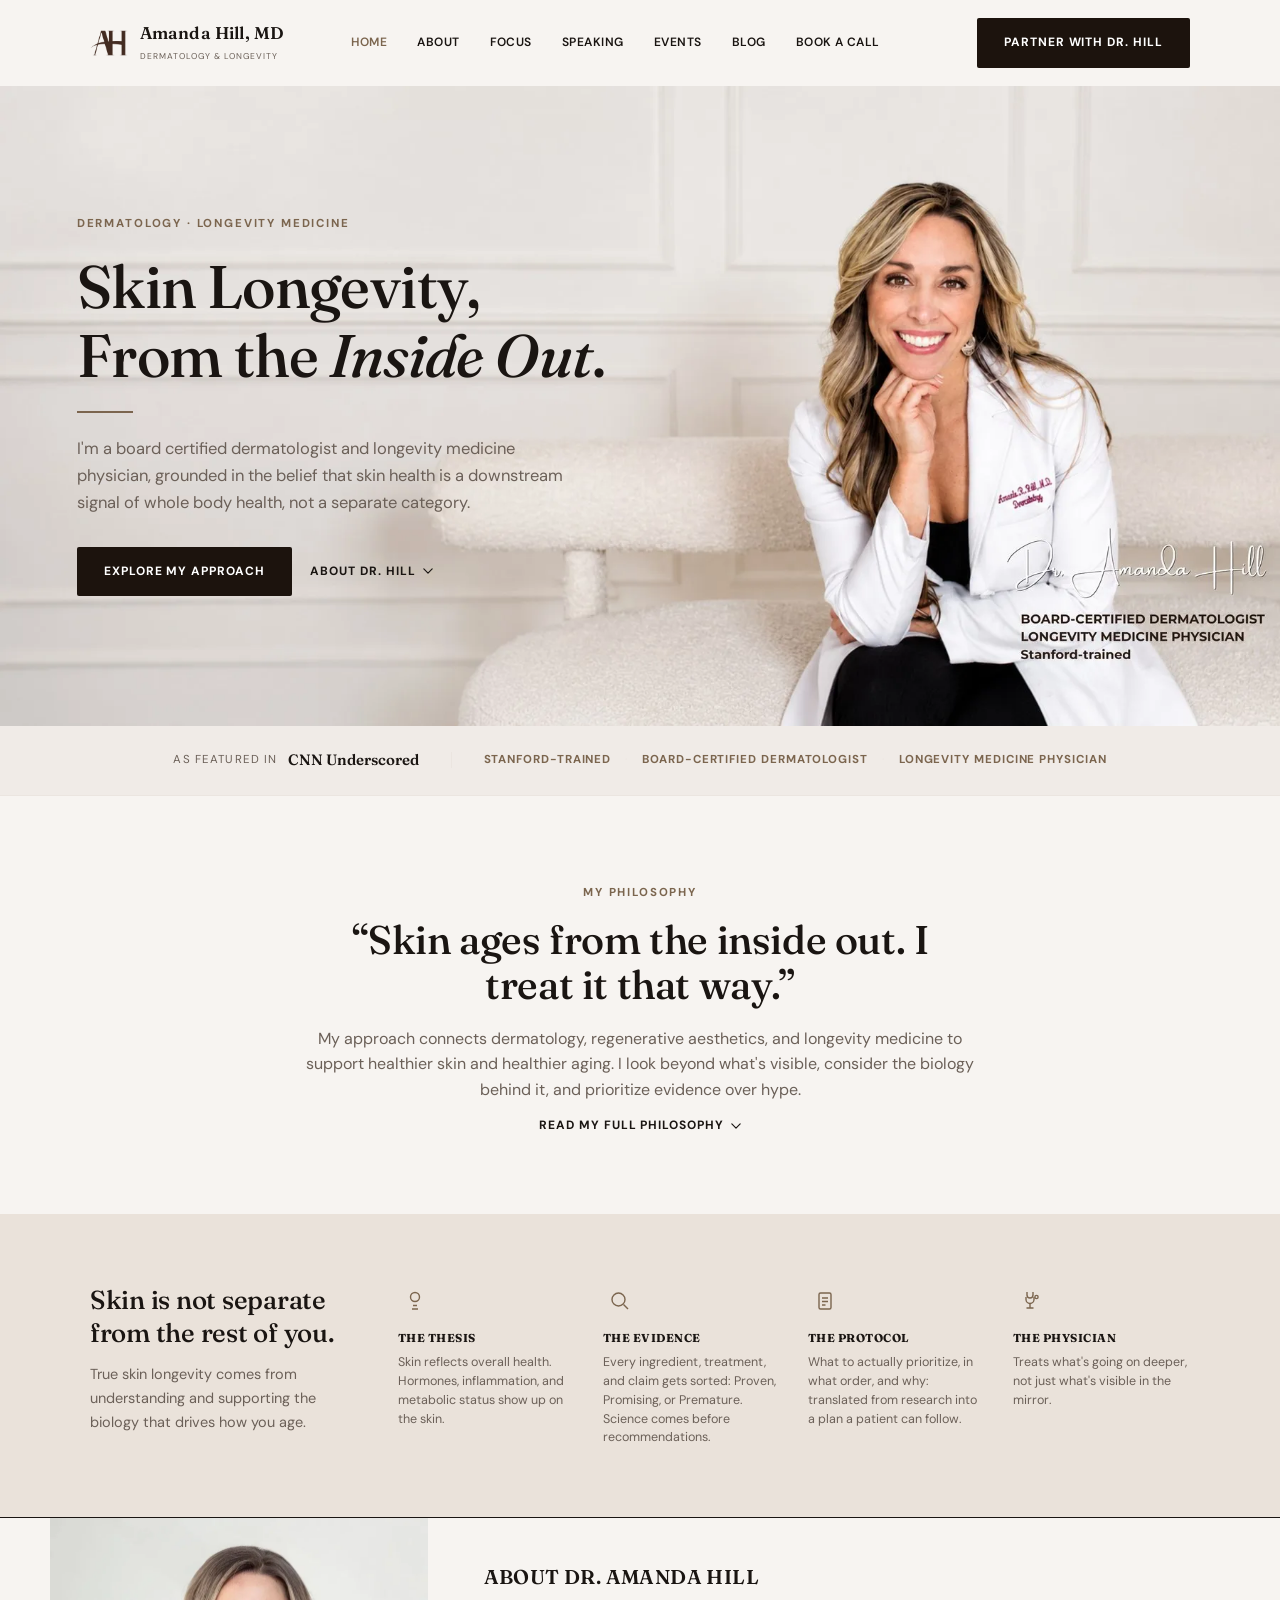
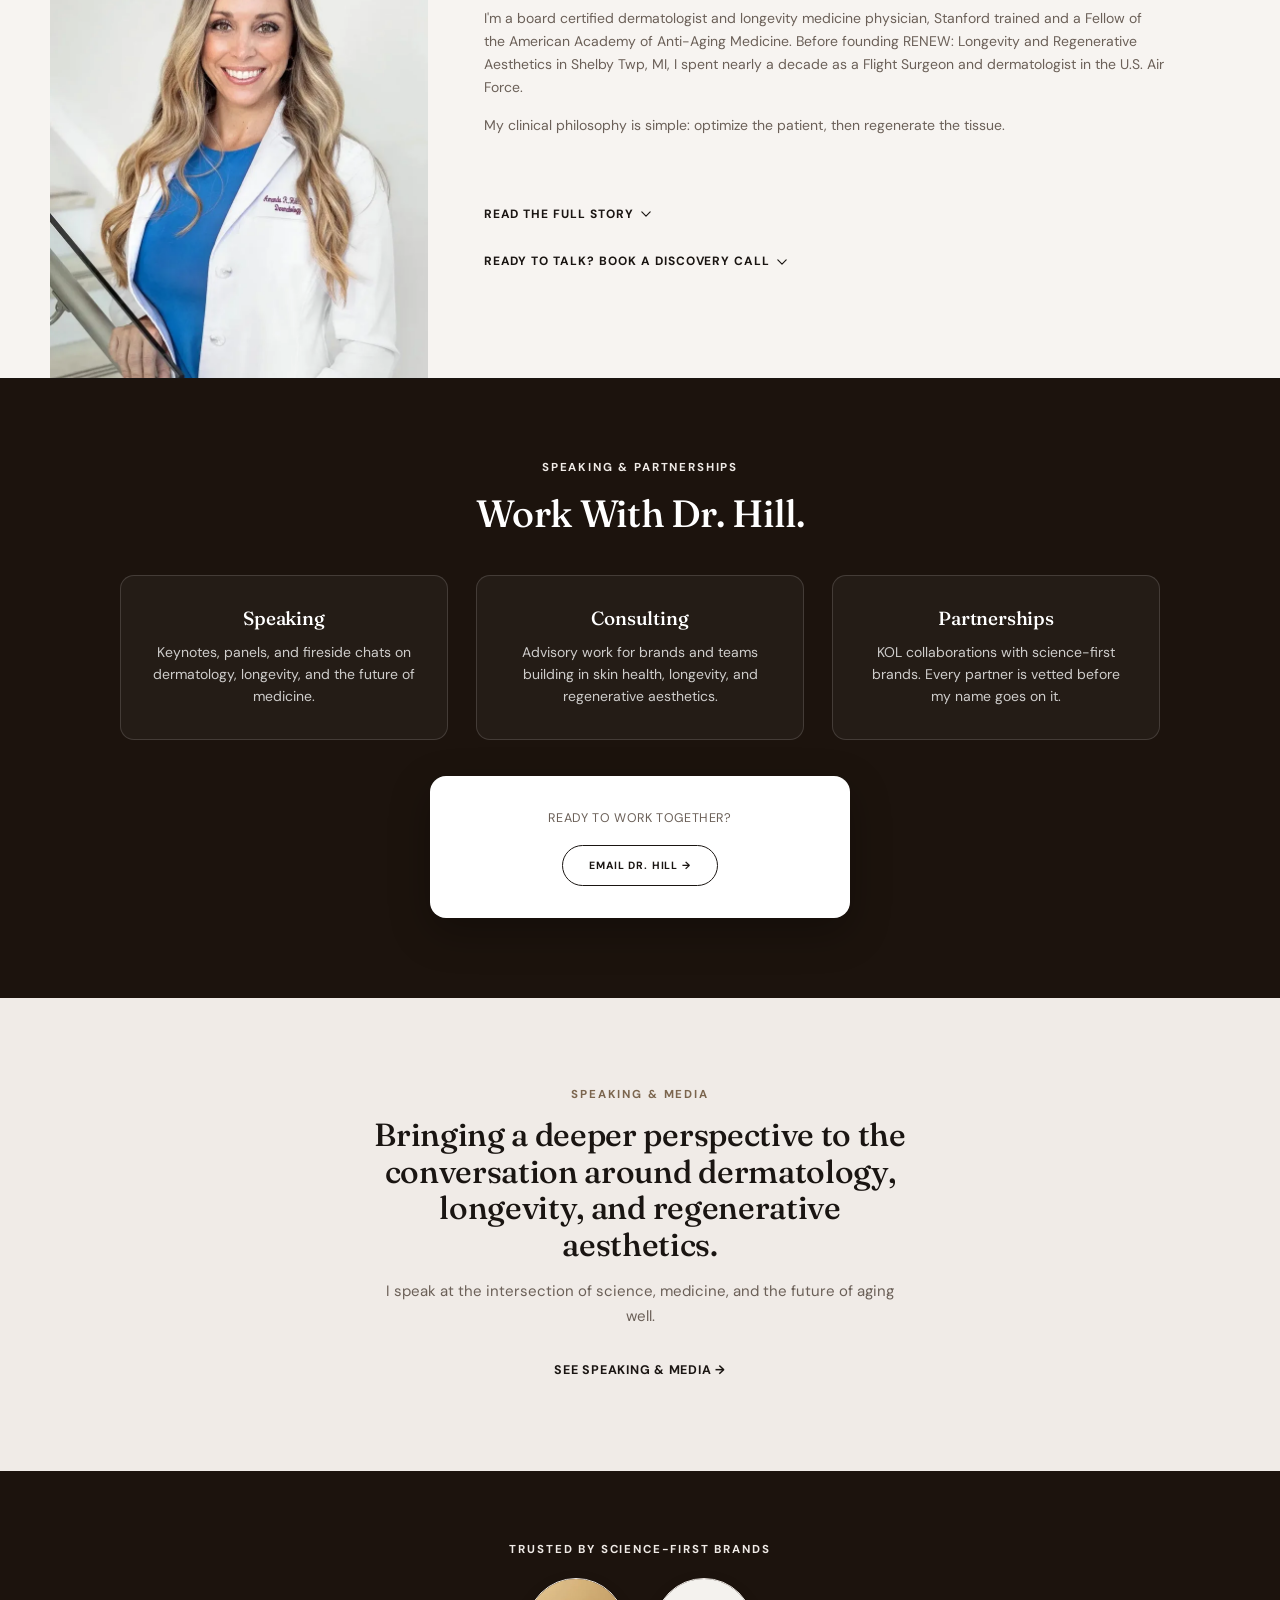
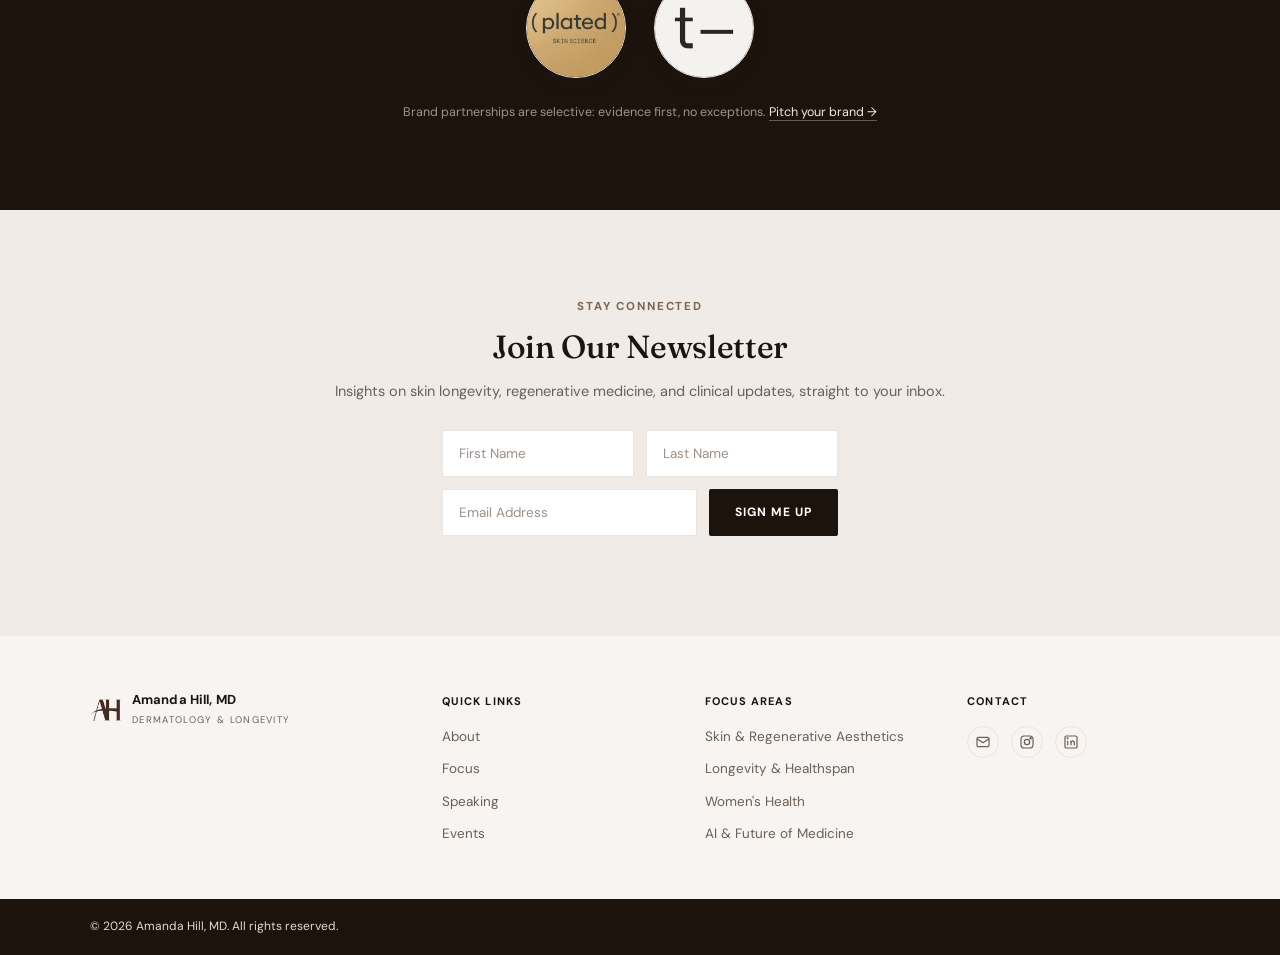
==== index.html @ ef5b155a "Switch to clean URLs: each page gets its own folder, old .html paths redirect" ====
<!DOCTYPE html>
<html lang="en">
<head>
<meta charset="UTF-8">
<meta name="viewport" content="width=device-width, initial-scale=1.0">
<title>Amanda Hill, MD | Skin Longevity, From the Inside Out</title>
<meta name="description" content="Dr. Amanda Hill, MD is a Stanford-trained, board-certified dermatologist and longevity medicine physician, and founder of RENEW: Longevity and Regenerative Aesthetics.">
<link rel="canonical" href="https://amandahillmd.com/">
<meta property="og:type" content="profile">
<meta property="og:title" content="Amanda Hill, MD | Skin Longevity, From the Inside Out">
<meta property="og:description" content="Board-certified dermatologist and longevity medicine physician. Founder of RENEW: Longevity and Regenerative Aesthetics.">
<meta property="og:url" content="https://amandahillmd.com/">
<meta property="og:image" content="https://amandahillmd.com/images/bio-photo.webp">
<meta property="og:site_name" content="Amanda Hill, MD">
<meta name="twitter:card" content="summary_large_image">
<script type="application/ld+json">
{
  "@context": "https://schema.org",
  "@type": "Physician",
  "name": "Amanda Hill, MD",
  "image": "https://amandahillmd.com/images/bio-photo.webp",
  "url": "https://amandahillmd.com/",
  "medicalSpecialty": "Dermatology",
  "description": "Board-certified dermatologist and longevity medicine physician, Stanford-trained, founder of RENEW: Longevity and Regenerative Aesthetics.",
  "alumniOf": { "@type": "CollegeOrUniversity", "name": "Stanford University" }
}
</script>
<link rel="icon" type="image/png" href="/images/favicon.png">
<link rel="preconnect" href="https://fonts.googleapis.com">
<link rel="preconnect" href="https://fonts.gstatic.com" crossorigin>
<link href="https://fonts.googleapis.com/css2?family=Fraunces:ital,opsz,wght@0,9..144,400;0,9..144,500;0,9..144,600;1,9..144,400;1,9..144,500&family=DM+Sans:opsz,wght@9..40,400;9..40,500;9..40,600;9..40,700&family=Alex+Brush&display=swap" rel="stylesheet">
<link rel="stylesheet" href="/css/style.css">
</head>
<body>

<nav>
  <div class="wrap">
    <a href="/" class="logo">
      <img class="logo-mark" src="/images/logo-mark.webp" alt="Amanda Hill, MD monogram">
      <span class="logo-text">
        <span class="name" style="display:block;">Amanda Hill, MD</span>
        <span class="sub">Dermatology &amp; Longevity</span>
      </span>
    </a>
    <ul class="nav-links">
      <li><a href="/" class="active">Home</a></li>
      <li><a href="/about/">About</a></li>
      <li><a href="/#focus">Focus</a></li>
      <li><a href="/speaking/">Speaking</a></li>
      <li><a href="/events/">Events</a></li>
      <li><a href="/blog/">Blog</a></li>
      <li><a href="/book/">Book a Call</a></li>
      <li><a href="mailto:info@amandahillmd.com?subject=Speaking%2C%20Consulting%20%26%20Partnership%20Inquiry" class="nav-cta-mobile">Partner With Dr. Hill</a></li>
    </ul>
    <a href="mailto:info@amandahillmd.com?subject=Speaking%2C%20Consulting%20%26%20Partnership%20Inquiry" class="btn btn-mocha">Partner With Dr. Hill</a>
    <button type="button" id="nav-toggle" class="nav-toggle" aria-label="Toggle menu" aria-expanded="false">
      <span></span><span></span><span></span>
    </button>
  </div>
</nav>

<section class="hero" id="home">
  <div class="wrap">
    <div class="hero-copy">
      <div class="eyebrow anim-fade-up d1">Dermatology &middot; Longevity Medicine</div>
      <h1 class="anim-fade-up d2">Skin Longevity,<br>From the <em>Inside Out</em>.</h1>
      <div class="rule anim-fade-up d2"></div>
      <p class="lede anim-fade-up d3">I'm a board certified dermatologist and longevity medicine physician, grounded in the belief that skin health is a downstream signal of whole body health, not a separate category.</p>
      <div class="hero-actions anim-fade-up d4">
        <a href="#focus" class="btn btn-mocha">Explore My Approach</a>
        <a href="/about/" class="text-link-chevron">About Dr. Hill<svg viewBox="0 0 12 8" fill="none" xmlns="http://www.w3.org/2000/svg"><path d="M1 1.5L6 6.5L11 1.5" stroke="currentColor" stroke-width="1.4" stroke-linecap="round" stroke-linejoin="round"/></svg></a>
      </div>
    </div>
  </div>
</section>

<section class="credibility">
  <div class="wrap credibility-wrap">
    <div class="credibility-featured">As Featured In <a href="https://www.cnn.com/cnn-underscored/beauty/exosomes-skin-care" target="_blank" rel="noopener"><strong>CNN Underscored</strong></a></div>
    <div class="credibility-divider"></div>
    <div class="credibility-badges">
      <span>Stanford-Trained</span><span class="sep">&middot;</span>
      <span>Board-Certified Dermatologist</span><span class="sep">&middot;</span>
      <span>Longevity Medicine Physician</span>
    </div>
  </div>
</section>

<section class="philosophy" style="padding-bottom:64px;">
  <div class="wrap">
    <div class="eyebrow">My Philosophy</div>
    <h2>&ldquo;Skin ages from the inside out. I treat it that way.&rdquo;</h2>
    <p class="philosophy-lead">My approach connects dermatology, regenerative aesthetics, and longevity medicine to support healthier skin and healthier aging. I look beyond what's visible, consider the biology behind it, and prioritize evidence over hype.</p>
    <a href="/about/#philosophy" class="text-link-chevron">Read My Full Philosophy<svg viewBox="0 0 12 8" fill="none" xmlns="http://www.w3.org/2000/svg"><path d="M1 1.5L6 6.5L11 1.5" stroke="currentColor" stroke-width="1.4" stroke-linecap="round" stroke-linejoin="round"/></svg></a>
  </div>
</section>

<section class="pillars" id="focus">
  <div class="wrap">
    <div class="pillars-flex">
    <div class="pillars-head">
      <h2>Skin is not separate from the rest of you.</h2>
      <p style="margin-top:14px;color:var(--ink-soft);font-size:14.5px;">True skin longevity comes from understanding and supporting the biology that drives how you age.</p>
    </div>
    <div class="pillar-grid">
      <div class="pillar-card">
        <div class="pillar-icon">
          <svg width="24" height="24" viewBox="0 0 24 24" fill="none" stroke="currentColor" stroke-width="1.4"><circle cx="12" cy="8" r="4.5"/><path d="M9 20h6M10 16.5h4"/></svg>
        </div>
        <h3>The Thesis</h3>
        <p>Skin reflects overall health. Hormones, inflammation, and metabolic status show up on the skin.</p>
      </div>
      <div class="pillar-card">
        <div class="pillar-icon">
          <svg width="24" height="24" viewBox="0 0 24 24" fill="none" stroke="currentColor" stroke-width="1.4"><circle cx="10.5" cy="10.5" r="6.5"/><path d="M15.5 15.5L20 20"/></svg>
        </div>
        <h3>The Evidence</h3>
        <p>Every ingredient, treatment, and claim gets sorted: Proven, Promising, or Premature. Science comes before recommendations.</p>
      </div>
      <div class="pillar-card">
        <div class="pillar-icon">
          <svg width="24" height="24" viewBox="0 0 24 24" fill="none" stroke="currentColor" stroke-width="1.4"><rect x="6" y="4" width="12" height="16" rx="1.5"/><path d="M9 9h6M9 12.5h6M9 16h3.5"/></svg>
        </div>
        <h3>The Protocol</h3>
        <p>What to actually prioritize, in what order, and why: translated from research into a plan a patient can follow.</p>
      </div>
      <div class="pillar-card">
        <div class="pillar-icon">
          <svg width="24" height="24" viewBox="0 0 24 24" fill="none" stroke="currentColor" stroke-width="1.4"><path d="M9 3v3a3 3 0 0 0 6 0V3"/><path d="M8 8v2.5a4 4 0 0 0 8 0V8"/><circle cx="18.5" cy="8" r="1.6"/><path d="M12 14.5V19M8.5 19h7"/></svg>
        </div>
        <h3>The Physician</h3>
        <p>Treats what's going on deeper, not just what's visible in the mirror.</p>
      </div>
    </div>
    </div>
  </div>
</section>

<section class="bio-split" id="about">
  <div class="wrap bio-2col">
    <div class="bio-photo-sm">
      <img src="/images/bio-photo.webp" alt="Amanda Hill, MD">
    </div>
    <div class="bio-mid">
      <h2 class="bio-heading">About Dr. Amanda Hill</h2>
      <p>I'm a board certified dermatologist and longevity medicine physician, Stanford trained and a Fellow of the American Academy of Anti-Aging Medicine. Before founding RENEW: Longevity and Regenerative Aesthetics in Shelby Twp, MI, I spent nearly a decade as a Flight Surgeon and dermatologist in the U.S. Air Force.</p>
      <p>My clinical philosophy is simple: optimize the patient, then regenerate the tissue.</p>
      <p style="font-weight:600;color:var(--ink);">If that resonates, you're in the right place.</p>
      <a href="/about/" class="text-link-chevron" style="padding-left:0;">Read the Full Story<svg viewBox="0 0 12 8" fill="none" xmlns="http://www.w3.org/2000/svg"><path d="M1 1.5L6 6.5L11 1.5" stroke="currentColor" stroke-width="1.4" stroke-linecap="round" stroke-linejoin="round"/></svg></a>
      <br>
      <a href="/book/" class="text-link-chevron" style="padding-left:0;">Ready to talk? Book a Discovery Call<svg viewBox="0 0 12 8" fill="none" xmlns="http://www.w3.org/2000/svg"><path d="M1 1.5L6 6.5L11 1.5" stroke="currentColor" stroke-width="1.4" stroke-linecap="round" stroke-linejoin="round"/></svg></a>
    </div>
  </div>
</section>

<section class="work-cta" id="contact-cta">
  <div class="wrap">
    <div class="eyebrow" style="text-align:center;">Speaking &amp; Partnerships</div>
    <h2 style="text-align:center;">Work With Dr. Hill.</h2>
    <div class="work-grid work-grid-three">
      <div class="work-card">
        <h3>Speaking</h3>
        <p>Keynotes, panels, and fireside chats on dermatology, longevity, and the future of medicine.</p>
      </div>
      <div class="work-card">
        <h3>Consulting</h3>
        <p>Advisory work for brands and teams building in skin health, longevity, and regenerative aesthetics.</p>
      </div>
      <div class="work-card">
        <h3>Partnerships</h3>
        <p>KOL collaborations with science-first brands. Every partner is vetted before my name goes on it.</p>
      </div>
    </div>
    <div class="work-cta-box">
      <p class="work-cta-box-label">Ready to work together?</p>
      <a href="mailto:info@amandahillmd.com?subject=Speaking%2C%20Consulting%20%26%20Partnership%20Inquiry" class="btn btn-pill">Email Dr. Hill &rarr;</a>
    </div>
  </div>
</section>

<section class="split" id="speaking">
  <div class="wrap" style="grid-template-columns:1fr;max-width:620px;text-align:center;margin:0 auto;">
    <div class="col-left">
      <div class="eyebrow">Speaking &amp; Media</div>
      <h2>Bringing a deeper perspective to the conversation around dermatology, longevity, and regenerative aesthetics.</h2>
      <p>I speak at the intersection of science, medicine, and the future of aging well.</p>
      <a href="/speaking/" class="text-link-arrow" style="justify-content:center;">See Speaking &amp; Media &rarr;</a>
    </div>
  </div>
</section>

<section class="partners">
  <div class="wrap">
    <div class="eyebrow" style="text-align:center;color:var(--cream);">Trusted By Science-First Brands</div>
    <div class="partner-logos">
      <div class="partner-logo-tile"><img src="/images/partner-plated.webp" alt="Plated Skin Science"></div>
      <div class="partner-logo-tile"><img src="/images/partner-timeline.webp" alt="Timeline"></div>
    </div>
    <p class="partners-note">Brand partnerships are selective: evidence first, no exceptions. <a href="mailto:info@amandahillmd.com?subject=Speaking%2C%20Consulting%20%26%20Partnership%20Inquiry">Pitch your brand &rarr;</a></p>
  </div>
</section>

<section class="newsletter" id="newsletter">
  <div class="nl-wrap">
    <div class="nl-copy">
      <div class="eyebrow">Stay Connected</div>
      <h2>Join Our Newsletter</h2>
      <p>Insights on skin longevity, regenerative medicine, and clinical updates, straight to your inbox.</p>
      <div id="nl-form-wrap">
        <form class="signup-form" id="mc-embedded-subscribe-form" data-base-action="https://amandahillmd.us16.list-manage.com/subscribe/post?u=f6e69f4fd813122a34cbf1cce&amp;id=b68f4a58a7&amp;f_id=001ea9e1f0" novalidate>
          <div class="form-row">
            <input type="text" name="FNAME" placeholder="First Name" required>
            <input type="text" name="LNAME" placeholder="Last Name">
          </div>
          <div class="form-row">
            <input type="email" name="EMAIL" placeholder="Email Address" required>
            <button type="submit">Sign Me Up</button>
          </div>
          <div aria-hidden="true" style="position:absolute;left:-5000px;">
            <input type="text" name="b_f6e69f4fd813122a34cbf1cce_b68f4a58a7" tabindex="-1" value="">
          </div>
          <p id="nl-error" style="display:none;color:#b3413a;font-size:13px;margin-bottom:10px;"></p>
        </form>
      </div>
    </div>
  </div>
</section>

<script src="/js/newsletter.js"></script>

<footer id="contact">
  <div class="wrap">
    <div class="foot-grid">
      <div class="foot-col">
        <div class="foot-logo">
          <img class="logo-mark" style="height:22px;" src="/images/logo-mark.webp" alt="Amanda Hill, MD monogram">
          <span class="logo-text">
            <span class="name" style="display:block;">Amanda Hill, MD</span>
            <span class="sub">Dermatology &amp; Longevity</span>
          </span>
        </div>
      </div>
      <div class="foot-col">
        <h4>Quick Links</h4>
        <ul>
          <li><a href="/about/">About</a></li>
          <li><a href="/#focus">Focus</a></li>
          <li><a href="/speaking/">Speaking</a></li>
          <li><a href="/events/">Events</a></li>
        </ul>
      </div>
      <div class="foot-col">
        <h4>Focus Areas</h4>
        <ul>
          <li>Skin &amp; Regenerative Aesthetics</li>
          <li>Longevity &amp; Healthspan</li>
          <li>Women's Health</li>
          <li>AI &amp; Future of Medicine</li>
        </ul>
      </div>
      <div class="foot-col">
        <h4>Contact</h4>
        <div class="foot-social">
          <a href="mailto:info@amandahillmd.com" aria-label="Email">
            <svg width="16" height="16" viewBox="0 0 24 24" fill="none" stroke="currentColor" stroke-width="1.8"><rect x="3" y="5" width="18" height="14" rx="2"/><path d="M3 7l9 6 9-6"/></svg>
          </a>
          <a href="https://instagram.com/amandahilldermdoc" target="_blank" rel="noopener" aria-label="Instagram">
            <svg width="16" height="16" viewBox="0 0 24 24" fill="none" stroke="currentColor" stroke-width="1.8"><rect x="3" y="3" width="18" height="18" rx="5"/><circle cx="12" cy="12" r="4"/><circle cx="17.5" cy="6.5" r="1"/></svg>
          </a>
          <a href="https://www.linkedin.com/in/amanda-hill-dermdoc/" target="_blank" rel="noopener" aria-label="LinkedIn">
            <svg width="16" height="16" viewBox="0 0 24 24" fill="none" stroke="currentColor" stroke-width="1.8"><rect x="3" y="3" width="18" height="18" rx="2"/><line x1="7" y1="10" x2="7" y2="17"/><circle cx="7" cy="6.5" r="0.6" fill="currentColor"/><line x1="12" y1="10" x2="12" y2="17"/><path d="M12 13c0-2 2-3 3.5-2.3 1 .5 1.5 1.5 1.5 2.3v4"/></svg>
          </a>
        </div>
      </div>
    </div>
  </div>
  <div class="foot-bottom">
    <div class="wrap">
      <span>&copy; 2026 Amanda Hill, MD. All rights reserved.</span>
    </div>
  </div>
</footer>

<script src="/js/nav.js"></script>
<script src="/js/reveal.js"></script>
</body>
</html>
---- css/style.css ----
:root{
  --cream:#F0EBE7;
  --offwhite:#F7F4F1;
  --mocha:#7B654E;
  --mocha-dark:#6B5642;
  --ink:#1A1512;
  --ink-hover:#2E2620;
  --ink-soft:#6B6058;
  --circle:#EBE5E0;
  --white:#FFFFFF;
  --dark-brown:#1C130D;
  --dark-brown-hover:#2A1E14;
  --max:1180px;
}
*{margin:0;padding:0;box-sizing:border-box;}
html{scroll-behavior:smooth;}
@media (prefers-reduced-motion: reduce){ html{scroll-behavior:auto;} }
.anim-fade-up{opacity:0;transform:translateY(22px);animation:heroFadeUp 0.7s cubic-bezier(.2,.7,.2,1) forwards;}
.anim-fade-up.d1{animation-delay:0.05s;}
.anim-fade-up.d2{animation-delay:0.22s;}
.anim-fade-up.d3{animation-delay:0.40s;}
.anim-fade-up.d4{animation-delay:0.56s;}
@keyframes heroFadeUp{to{opacity:1;transform:translateY(0);}}
@media (prefers-reduced-motion: reduce){ .anim-fade-up{animation:none;opacity:1;transform:none;} }
body{background:var(--offwhite);color:var(--ink);font-family:'DM Sans',sans-serif;line-height:1.65;-webkit-font-smoothing:antialiased;}
a{color:inherit;}
h1,h2,h3{font-family:'Fraunces',serif;font-weight:500;letter-spacing:-0.01em;line-height:1.14;color:var(--ink);}
.wrap{max-width:var(--max);margin:0 auto;padding:0 40px;}
.eyebrow{font-family:'DM Sans',sans-serif;text-transform:uppercase;letter-spacing:0.16em;font-size:11.5px;font-weight:700;color:var(--mocha);}
.btn{display:inline-block;padding:14px 26px;border-radius:2px;font-size:12px;font-weight:700;text-decoration:none;letter-spacing:0.08em;text-transform:uppercase;border:1px solid transparent;transition:background 0.2s ease,color 0.2s ease,border-color 0.2s ease,opacity 0.2s ease;}
.btn-mocha{background:var(--dark-brown);color:var(--white);}
.btn-mocha:hover{background:var(--dark-brown-hover);}
.btn-outline{background:transparent;color:var(--white);border-color:rgba(255,255,255,0.7);}
.btn-outline:hover{background:rgba(255,255,255,0.15);}
.btn-pill{border-radius:999px;padding:11px 26px;font-size:10.5px;background:transparent;color:var(--ink);border:1px solid var(--ink);}
.btn-pill:hover{background:var(--ink);color:var(--white);}
.text-link-chevron{display:inline-flex;align-items:center;gap:7px;padding:14px 4px;font-family:'DM Sans',sans-serif;font-size:12px;font-weight:700;letter-spacing:0.08em;text-transform:uppercase;color:var(--ink);text-decoration:none;transition:color 0.2s ease;}
.text-link-chevron svg{width:10px;height:10px;flex:0 0 auto;}
.text-link-chevron:hover{color:var(--mocha);}

/* CREDIBILITY STRIP */
.credibility{background:var(--cream);border-bottom:1px solid var(--circle);padding:22px 0;}
.credibility-wrap{display:flex;align-items:center;justify-content:center;flex-wrap:wrap;gap:14px 32px;text-align:center;}
.credibility-featured{display:flex;align-items:center;gap:10px;font-family:'DM Sans',sans-serif;font-size:11.5px;letter-spacing:0.1em;text-transform:uppercase;color:var(--ink-soft);}
.credibility-featured strong{font-family:'Fraunces',serif;font-weight:600;font-size:15px;letter-spacing:0;text-transform:none;color:var(--ink);}
.credibility-featured a{text-decoration:none;color:inherit;}
.credibility-featured a:hover strong{color:var(--mocha);text-decoration:underline;}
.credibility-divider{width:1px;height:16px;background:var(--circle);}
.credibility-badges{display:flex;align-items:center;flex-wrap:wrap;gap:8px 14px;font-family:'DM Sans',sans-serif;font-size:11.5px;font-weight:700;letter-spacing:0.08em;text-transform:uppercase;color:var(--mocha);}
.credibility-badges span.sep{color:var(--circle);font-weight:400;}
@media (max-width:600px){ .credibility-wrap{gap:10px 20px;} .credibility-divider{display:none;} }

/* PRACTICE GALLERY (About) */
.practice-gallery{padding:16px 0 80px;background:var(--offwhite);max-width:none;margin:0;}
.practice-gallery-grid{margin-top:26px;display:grid;grid-template-columns:repeat(3,1fr);gap:20px;max-width:900px;margin-left:auto;margin-right:auto;}
.practice-gallery-item{border-radius:10px;overflow:hidden;aspect-ratio:3/4;box-shadow:0 8px 28px rgba(26,21,18,0.1);}
.practice-gallery-item img{display:block;width:100%;height:100%;object-fit:cover;transition:transform 0.5s ease;}
.practice-gallery-item:hover img{transform:scale(1.04);}
@media (max-width:640px){ .practice-gallery-grid{grid-template-columns:1fr 1fr;gap:12px;} .practice-gallery-item:first-child{grid-column:1/3;} }

/* MY PHILOSOPHY */
.philosophy{padding:88px 0;background:var(--offwhite);max-width:none;margin:0;border-radius:0;text-align:center;}
.philosophy .eyebrow{text-align:center;}
.philosophy h2{margin-top:14px;font-size:clamp(26px,3.6vw,40px);max-width:24ch;margin-left:auto;margin-right:auto;}
.philosophy-lead{margin:18px auto 0;max-width:62ch;color:var(--ink-soft);font-size:16px;line-height:1.6;}
.philosophy-grid{margin-top:48px;display:grid;grid-template-columns:repeat(3,1fr);gap:36px 40px;text-align:left;}
.philosophy-item h4{font-family:'DM Sans',sans-serif;font-size:13.5px;font-weight:700;color:var(--mocha);margin-bottom:8px;}
.philosophy-item p{font-size:14px;color:var(--ink-soft);line-height:1.55;}
.philosophy-phrases{margin:48px auto 0;max-width:62ch;padding-top:32px;border-top:1px solid var(--circle);}
.philosophy-phrases p{font-family:'Fraunces',serif;font-style:italic;font-size:17px;color:var(--ink);line-height:1.6;margin-bottom:12px;}
@media (max-width:860px){ .philosophy-grid{grid-template-columns:1fr 1fr;} }
@media (max-width:600px){ .philosophy-grid{grid-template-columns:1fr;} }

/* PAGE HEADER (for non-home pages) */
.page-header{padding:64px 0 48px;background:var(--cream);text-align:center;}
.page-header .eyebrow{display:block;margin-bottom:10px;}
.page-header h1{font-size:clamp(28px,4vw,42px);}

/* PAGE HEADER — split with photo (Events) */
.page-header-split{padding:0;text-align:left;overflow:hidden;}
.page-header-split-grid{display:grid;grid-template-columns:1fr 0.8fr;align-items:center;gap:56px;padding:72px 0;}
.page-header-split-grid h1{font-size:clamp(28px,3.6vw,40px);margin-top:10px;}
.page-header-split-grid p{margin-top:16px;color:var(--ink-soft);font-size:15px;max-width:42ch;}
.page-header-photo{align-self:stretch;border-radius:10px;overflow:hidden;box-shadow:0 10px 32px rgba(26,21,18,0.12);max-height:420px;}
.page-header-photo img{display:block;width:100%;height:100%;object-fit:cover;}
@media (max-width:760px){
  .page-header-split-grid{grid-template-columns:1fr;gap:28px;padding:48px 0 0;text-align:center;}
  .page-header-split-grid p{margin-left:auto;margin-right:auto;}
  .page-header-photo{max-height:280px;order:-1;}
}

/* BOOK A DISCOVERY CALL */
.booking{padding:88px 0;background:var(--offwhite);max-width:none;margin:0;border-radius:0;}
.booking-copy{max-width:620px;margin:0 auto 40px;text-align:center;}
.booking-copy .eyebrow{display:block;margin-bottom:10px;}
.booking-copy h2{margin:0 0 14px;font-size:clamp(24px,3vw,32px);}
.booking-copy p{color:var(--ink-soft);font-size:15px;}
.booking-embed{max-width:380px;margin:0 auto;background:var(--white);border:1px solid var(--circle);border-radius:4px;overflow:hidden;box-shadow:0 2px 18px rgba(26,21,18,0.06);}
.booking-embed iframe{display:block;width:100%;}
.video-wrap{position:relative;width:100%;padding-top:56.25%;border-radius:10px;overflow:hidden;box-shadow:0 10px 32px rgba(26,21,18,0.12);}
.video-wrap iframe{position:absolute;top:0;left:0;width:100%;height:100%;border:0;}
.expect-steps{text-align:left;max-width:420px;margin:24px auto 28px;display:flex;flex-direction:column;gap:14px;}
.expect-step{display:grid;grid-template-columns:26px 1fr;gap:12px;font-size:13.5px;color:var(--ink-soft);align-items:baseline;}
.expect-step span{font-family:'Fraunces',serif;font-weight:600;color:var(--mocha);font-size:13px;}
.booking-photo{max-width:220px;margin:0 auto 28px;border-radius:10px;overflow:hidden;box-shadow:0 8px 28px rgba(26,21,18,0.1);}
.booking-photo img{display:block;width:100%;height:auto;}
.amanda-note{font-family:'Fraunces',serif;font-style:italic;font-size:16.5px;line-height:1.6;color:var(--ink);}
.amanda-signoff{font-family:'Alex Brush',cursive;font-size:24px;color:var(--mocha);margin:4px 0 20px;}
.booking-redirect{font-size:13px;padding-top:16px;border-top:1px solid var(--circle);}
.booking-redirect a{color:var(--mocha);text-decoration:none;border-bottom:1px solid var(--circle);}
.booking-redirect a:hover{color:var(--ink);}

/* EVENTS CALENDAR */
.events{padding:88px 0;background:var(--offwhite);max-width:none;margin:0;border-radius:0;}
.events-head{max-width:620px;margin:0 auto 48px;text-align:center;}
.events-head h2{margin:10px 0 0;font-size:clamp(24px,3vw,32px);}
.cal-wrap{max-width:820px;margin:0 auto;display:flex;gap:48px;align-items:flex-start;flex-wrap:wrap;}
.cal-main{flex:1 1 360px;max-width:420px;}
.cal-month-nav{display:flex;align-items:center;justify-content:space-between;margin-bottom:28px;}
.cal-month-label{font-family:'Fraunces',serif;font-size:17px;font-weight:600;letter-spacing:0.03em;color:var(--ink);min-width:130px;text-align:center;}
.cal-arrow{display:flex;align-items:center;justify-content:center;width:34px;height:34px;border-radius:50%;border:1px solid var(--circle);background:transparent;color:var(--ink);cursor:pointer;}
.cal-arrow svg{width:8px;height:12px;}
.cal-arrow:hover{border-color:var(--mocha);color:var(--mocha);}
.cal-arrow:disabled{opacity:0.35;cursor:default;}
.cal-arrow:disabled:hover{border-color:var(--circle);color:var(--ink);}
.cal-panel{display:none;}
.cal-panel.active{display:block;}
.cal-grid{display:grid;grid-template-columns:repeat(7,1fr);gap:4px;}
.cal-dow{text-align:center;font-size:10.5px;font-weight:700;letter-spacing:0.05em;color:var(--mocha);padding-bottom:6px;}
.cal-day{aspect-ratio:1/1;display:flex;align-items:center;justify-content:center;font-size:13px;color:var(--ink-soft);border-radius:50%;}
.cal-day.has-event{background:var(--mocha);color:var(--white);font-weight:700;cursor:pointer;}
.cal-day.has-event:hover{background:var(--dark-brown);}
.cal-day.has-event:focus-visible{outline:2px solid var(--dark-brown);outline-offset:2px;}
.cal-day.cal-empty{visibility:hidden;}
.cal-upcoming{flex:1 1 280px;max-width:300px;background:var(--white);border:1px solid var(--circle);border-radius:4px;padding:28px 24px;}
.cal-modal-overlay{display:none;position:fixed;inset:0;background:rgba(26,21,18,0.55);z-index:999;align-items:center;justify-content:center;padding:24px;}
.cal-modal-overlay.active{display:flex;}
.cal-modal{position:relative;background:var(--white);border-radius:6px;max-width:380px;width:100%;padding:32px 28px;box-shadow:0 12px 40px rgba(26,21,18,0.2);}
.cal-modal-close{position:absolute;top:12px;right:14px;background:none;border:none;font-size:24px;line-height:1;color:var(--ink-soft);cursor:pointer;padding:4px;}
.cal-modal-close:hover{color:var(--mocha);}
.cal-modal-body .text-link-arrow{margin-top:10px;display:flex;}
.cal-modal-body .text-link-arrow + .text-link-arrow{margin-top:8px;}
.cal-modal-divider{height:1px;background:var(--circle);margin:16px 0;}
.cal-upcoming-label{font-family:'DM Sans',sans-serif;font-size:11px;font-weight:700;letter-spacing:0.08em;text-transform:uppercase;color:var(--mocha);margin-bottom:18px;}
.cal-upcoming-list{list-style:none;}
.cal-upcoming-list li{padding:16px 0;border-top:1px solid var(--circle);}
.cal-upcoming-list li:first-child{border-top:none;padding-top:0;}
.cal-upcoming-empty{color:var(--ink-soft);font-size:13.5px;}
.agenda-date{display:block;font-family:'DM Sans',sans-serif;font-size:11px;font-weight:700;letter-spacing:0.04em;text-transform:uppercase;color:var(--mocha);margin-bottom:6px;}
.agenda-info strong{display:block;font-family:'Fraunces',serif;font-weight:500;font-size:16px;margin-bottom:4px;color:var(--ink);}
.agenda-info .event-topic{display:block;font-family:'DM Sans',sans-serif;font-size:13px;font-style:italic;color:var(--ink-soft);margin-bottom:6px;}
.agenda-info .event-meta{display:flex;flex-wrap:wrap;align-items:center;gap:10px;margin-bottom:2px;}
.agenda-info .event-tag{font-size:10.5px;font-weight:700;letter-spacing:0.08em;text-transform:uppercase;color:var(--mocha);}
.agenda-info .event-location{font-size:13px;color:var(--ink-soft);}
.agenda-info .event-location::before{content:"\2022";margin-right:10px;color:var(--circle);}
.agenda-info .text-link-arrow{margin-top:6px;}

/* NAV */
nav{position:sticky;top:0;z-index:50;background:rgba(247,244,241,0.94);backdrop-filter:blur(6px);}
nav .wrap{display:flex;align-items:center;justify-content:space-between;padding:18px 40px;gap:24px;}
.logo{display:flex;align-items:center;gap:12px;text-decoration:none;}
.logo-mark{height:26px;width:auto;display:block;}
.logo-text{line-height:1.25;}
.logo-text .name{font-family:'Fraunces',serif;font-weight:600;font-size:17px;letter-spacing:0.01em;color:var(--ink);}
.logo-text .sub{font-size:8.5px;letter-spacing:0.12em;text-transform:uppercase;color:var(--ink-soft);}
.nav-links{display:flex;align-items:center;gap:30px;list-style:none;font-size:12px;font-weight:600;letter-spacing:0.04em;text-transform:uppercase;}
.nav-links a{text-decoration:none;color:var(--ink);transition:color 0.2s ease;}
.nav-links a:hover,.nav-links a.active{color:var(--mocha);}
.nav-cta-mobile{display:none;}
.nav-toggle{display:none;background:none;border:none;cursor:pointer;padding:8px;flex-direction:column;gap:5px;flex:0 0 auto;}
.nav-toggle span{display:block;width:22px;height:2px;background:var(--ink);transition:transform 0.2s ease, opacity 0.2s ease;}
.nav-toggle.open span:nth-child(1){transform:translateY(7px) rotate(45deg);}
.nav-toggle.open span:nth-child(2){opacity:0;}
.nav-toggle.open span:nth-child(3){transform:translateY(-7px) rotate(-45deg);}
@media (max-width:900px){
  nav .wrap{position:relative;flex-wrap:wrap;padding-right:70px;}
  .nav-toggle{display:flex;position:absolute;top:14px;right:40px;}
  nav > .wrap > a.btn{display:none;}
  .nav-links{display:none;width:100%;flex-direction:column;align-items:flex-start;gap:4px;padding-top:18px;margin-top:14px;border-top:1px solid var(--circle);}
  .nav-links.nav-open{display:flex;}
  .nav-links li{width:100%;}
  .nav-links a{display:block;padding:10px 0;}
  .nav-cta-mobile{display:block;margin-top:8px;padding:12px 0;color:var(--mocha)!important;}
}

/* HERO - full-bleed cover */
.hero{
  position:relative;
  min-height:640px;
  display:flex;align-items:center;
  max-width:none;
  margin:0;
  border-radius:0;
  overflow:hidden;
  background-image:url('../images/hero-bg.webp');
  background-size:cover;
  background-position:center 20%;
}
.hero .wrap{padding-top:72px;padding-bottom:72px;max-width:none;margin:0;padding-left:6vw;padding-right:6vw;}
.hero-copy{max-width:640px;color:var(--ink);}
.hero .eyebrow{color:var(--mocha);}
.hero h1{font-size:clamp(36px,5.2vw,60px);margin:18px 0 22px;color:var(--ink);}
.hero h1 em{font-style:italic;color:var(--ink);}
.hero .rule{width:56px;height:2px;background:var(--mocha);margin-bottom:22px;}
.hero p.lede{font-size:16.5px;color:var(--ink-soft);max-width:46ch;margin-bottom:30px;}
.hero-actions{display:flex;gap:14px;flex-wrap:wrap;}

/* PILLARS */
.pillars{padding:70px 0;background:#EAE2DA;max-width:none;margin:0;border-radius:0;}
.pillars-flex{display:flex;gap:48px;align-items:flex-start;flex-wrap:wrap;}
.pillars-head{flex:0 0 260px;}
.pillars-head h2{font-size:clamp(20px,2.2vw,26px);margin:0 0 12px;line-height:1.25;}
.pillars-head p{font-size:13.5px;color:var(--ink-soft);}
.pillar-grid{flex:1;min-width:280px;display:grid;grid-template-columns:repeat(4,1fr);gap:28px;align-items:start;}
.pillar-card{text-align:left;}
.pillar-icon{width:34px;height:34px;display:flex;align-items:center;justify-content:center;margin-bottom:14px;color:var(--mocha);background:none;}
.pillar-card h3{font-size:11.5px;margin-bottom:8px;font-weight:700;letter-spacing:0.04em;text-transform:uppercase;color:var(--ink);}
.pillar-card p{font-size:12.5px;color:var(--ink-soft);line-height:1.5;}
@media (max-width:820px){ .pillar-grid{grid-template-columns:1fr 1fr;row-gap:32px;} }
@media (max-width:540px){ .pillar-grid{grid-template-columns:1fr;} }

/* BIO SPLIT */
.bio-split{padding:0;background:var(--offwhite);border-top:1px solid var(--ink);border-bottom:1px solid var(--ink);max-width:none;margin:0;border-radius:0;overflow:hidden;}
.bio-2col{display:flex;align-items:stretch;gap:0;padding:0;}
.bio-photo-sm{flex:0 0 32%;max-width:400px;align-self:stretch;}
.bio-photo-sm img{width:100%;height:100%;min-height:300px;object-fit:cover;object-position:center 15%;display:block;}
.bio-mid{flex:1;padding:48px 56px;}
.bio-heading{font-family:'Fraunces',serif;font-size:20px;font-weight:600;letter-spacing:0.02em;text-transform:uppercase;margin-bottom:18px;color:var(--ink);}
.bio-mid p{font-family:'DM Sans',sans-serif;font-size:14px;color:var(--ink-soft);margin-bottom:15px;line-height:1.65;max-width:680px;}
@media (max-width:860px){ .bio-2col{flex-direction:column;} .bio-photo-sm{max-width:100%;flex-basis:auto;} .bio-photo-sm img{min-height:260px;} .bio-mid{padding:32px 28px;} }

/* NEWSLETTER */
.newsletter{background:var(--cream);padding:88px 0;max-width:none;margin:0;border-radius:0;}
.newsletter .nl-wrap{max-width:900px;margin:0 auto;text-align:center;display:flex;flex-direction:column;align-items:center;padding:0 40px;}
.nl-copy{display:flex;flex-direction:column;align-items:center;}
.nl-copy h2{font-size:clamp(24px,2.8vw,32px);margin:12px 0 14px;}
.nl-copy p{font-size:14.5px;color:var(--ink-soft);margin-bottom:26px;max-width:none;}
form.signup-form{max-width:640px;width:100%;}
.form-row{display:flex;gap:12px;margin-bottom:12px;align-items:stretch;}
form.signup-form input{
  flex:1 1 0;min-width:0;border:1px solid var(--circle);background:var(--white);
  padding:14px 16px;font-family:'DM Sans',sans-serif;font-size:13.5px;color:var(--ink);
  outline:none;border-radius:2px;
}
form.signup-form input::placeholder{color:#9c9088;}
form.signup-form button{
  flex:0 0 auto;white-space:nowrap;border:none;background:var(--dark-brown);color:var(--white);
  padding:0 26px;font-family:'DM Sans',sans-serif;font-weight:700;font-size:12px;
  letter-spacing:0.08em;text-transform:uppercase;cursor:pointer;border-radius:2px;
}
form.signup-form button:hover{background:var(--dark-brown-hover);}
.form-note{font-size:11.5px;color:var(--ink-soft);margin-top:12px;}
@media (max-width:860px){ .newsletter .nl-wrap{padding:0 20px;} .form-row{flex-direction:column;} form.signup-form button{padding:15px;width:100%;} }

/* SPEAKING SPLIT */
.split{padding:88px 0;background:var(--cream);max-width:none;margin:0;}
.split .wrap{display:grid;grid-template-columns:0.85fr 1.15fr;gap:64px;}
.split h2{font-size:clamp(24px,2.8vw,32px);margin:12px 0 16px;}
.split .col-left p{color:var(--ink-soft);font-size:15px;margin-bottom:24px;}
.topic-list{list-style:none;}
.topic-list li{display:grid;grid-template-columns:34px 1fr;gap:10px;padding:18px 0;border-top:1px solid var(--circle);font-size:14.5px;}
.topic-list li:last-child{border-bottom:1px solid var(--circle);}
.topic-list .tick{color:var(--mocha);font-family:'DM Sans',sans-serif;font-size:12px;font-weight:600;letter-spacing:0.02em;padding-top:2px;}
.topic-list strong{display:block;margin-bottom:3px;font-weight:600;}
.topic-list span.sub{color:var(--ink-soft);font-size:13.5px;}
.text-link-arrow{display:inline-flex;align-items:center;gap:8px;font-family:'DM Sans',sans-serif;font-size:12.5px;font-weight:700;letter-spacing:0.06em;text-transform:uppercase;color:var(--ink);text-decoration:none;margin-top:8px;transition:color 0.2s ease;}
.text-link-arrow:hover{color:var(--mocha);}
.press-line{margin-top:28px;padding-top:24px;border-top:1px solid var(--circle);font-size:13.5px;color:var(--ink-soft);}
.press-line a{color:var(--mocha);text-decoration:none;border-bottom:1px solid var(--circle);}
.press-line a:hover{color:var(--ink);}
.press-line strong{color:var(--ink);}
.speaking-photo-grid{margin-top:28px;display:grid;grid-template-columns:1.4fr 1fr;gap:14px;}
.speaking-photo{border-radius:10px;overflow:hidden;box-shadow:0 8px 28px rgba(26,21,18,0.1);}
.speaking-photo img{display:block;width:100%;height:100%;object-fit:cover;}
@media (max-width:500px){ .speaking-photo-grid{grid-template-columns:1fr 1fr;} }
@media (max-width:860px){ .split .wrap{grid-template-columns:1fr;} }

.podcast-list{max-width:720px;margin:0 auto;display:flex;flex-direction:column;}
.podcast-item{display:flex;align-items:center;justify-content:space-between;gap:24px;padding:26px 4px;border-top:1px solid var(--circle);text-decoration:none;color:var(--ink);transition:opacity 0.2s ease;}
.podcast-item:last-child{border-bottom:1px solid var(--circle);}
.podcast-item:hover{opacity:0.65;}
.podcast-date{font-size:11.5px;letter-spacing:0.08em;text-transform:uppercase;color:var(--mocha);font-weight:700;display:block;margin-bottom:6px;}
.podcast-item h3{font-size:18px;margin-bottom:4px;}
.podcast-item p{font-size:13.5px;color:var(--ink-soft);margin:0;}
.podcast-link{flex:none;font-size:12px;font-weight:700;letter-spacing:0.06em;text-transform:uppercase;white-space:nowrap;}
@media (max-width:600px){ .podcast-item{flex-direction:column;align-items:flex-start;gap:10px;} }
.article-item-thumb{width:120px;height:90px;object-fit:cover;border-radius:6px;flex:none;}
@media (max-width:600px){ .article-item-thumb{width:100%;height:160px;} }

/* PARTNER CTA */
.partner{background:var(--dark-brown);color:var(--white);padding:80px 0;max-width:none;margin:0;border-radius:0;}
.partner .wrap{display:flex;gap:56px;align-items:center;flex-wrap:wrap;}
.partner .eyebrow{color:var(--cream);}
.partner h2{color:var(--white);font-size:clamp(26px,3.2vw,38px);margin-top:14px;max-width:16ch;}
.partner-copy{flex:0 0 380px;}
.partner-copy .btn{margin-top:26px;}
.partner-cards{flex:1;display:flex;gap:40px;min-width:280px;flex-wrap:wrap;}
.partner-card{flex:1;min-width:200px;}
.partner-card:not(:first-child){padding-left:28px;border-left:1px solid rgba(255,255,255,0.3);}
@media (min-width:861px){ .partner-cards{padding-left:56px;border-left:1px solid rgba(255,255,255,0.3);} }
.partner-card h4{font-family:'DM Sans',sans-serif;font-size:11.5px;font-weight:600;letter-spacing:0.08em;text-transform:uppercase;color:var(--cream);margin-bottom:8px;}
.partner-card p{font-size:13.5px;color:rgba(255,255,255,0.78);line-height:1.5;}
.partner-copy .btn-outline-white{
  background:transparent;color:var(--white);
  border:1px solid rgba(255,255,255,0.55);
}
.partner-copy .btn-outline-white:hover{background:rgba(255,255,255,0.12);border-color:var(--white);}
@media (max-width:860px){ .partner .wrap{flex-direction:column;} .partner-copy{flex-basis:auto;} }

/* WORK WITH ME — dual CTA */
.work-cta{background:var(--dark-brown);color:var(--white);padding:80px 0;max-width:none;margin:0;border-radius:0;}
.work-cta .eyebrow{color:var(--cream);}
.work-cta h2{color:var(--white);font-size:clamp(26px,3.2vw,38px);margin-top:14px;}
.work-subtitle{text-align:center;color:rgba(255,255,255,0.6);font-size:13px;margin:16px 0 0;}
.work-grid{margin-top:40px;display:grid;grid-template-columns:1fr 1fr;gap:28px;}
.work-grid-single{grid-template-columns:1fr;max-width:480px;margin-left:auto;margin-right:auto;}
.work-grid-single .work-card{text-align:center;align-items:center;}
.work-grid-three{grid-template-columns:repeat(3,1fr);max-width:1040px;margin-left:auto;margin-right:auto;}
.work-grid-three .work-card{text-align:center;align-items:center;}
.work-grid-three .work-card p{margin-bottom:0;}
.work-card{background:rgba(255,255,255,0.04);border:1px solid rgba(255,255,255,0.14);border-radius:14px;padding:32px;display:flex;flex-direction:column;}
.work-card h3{font-size:19px;color:var(--white);margin-bottom:12px;}
.work-card p{font-size:14px;color:rgba(255,255,255,0.78);line-height:1.55;flex:1;margin-bottom:24px;}
.work-card .btn{align-self:flex-start;}
.work-trust-list{list-style:none;margin:0 0 24px;display:flex;flex-direction:column;gap:9px;}
.work-trust-list li{font-size:13px;color:rgba(255,255,255,0.85);padding-left:20px;position:relative;}
.work-trust-list li::before{content:"";position:absolute;left:0;top:7px;width:7px;height:7px;border-radius:50%;background:var(--mocha);}
.work-note{font-size:11.5px;color:rgba(255,255,255,0.5);margin-top:10px;margin-bottom:0;flex:none;}
.work-grid-single .work-trust-list{align-items:center;}
.work-grid-single .work-trust-list li{padding-left:0;}
.work-grid-single .work-trust-list li::before{display:none;}
.btn-cream{background:var(--cream);color:var(--ink);}
.btn-cream:hover{background:var(--white);}
.work-cta-box{background:var(--white);border-radius:16px;padding:32px 40px;max-width:420px;margin:36px auto 0;text-align:center;box-shadow:0 14px 40px rgba(0,0,0,0.28);}
.work-cta-box-label{font-size:12.5px;letter-spacing:0.05em;text-transform:uppercase;color:var(--ink-soft);margin-bottom:16px;}
.work-cta-box .work-note{color:var(--ink-soft);margin-top:14px;margin-bottom:0;font-size:12px;}
@media (max-width:760px){ .work-grid{grid-template-columns:1fr;} .work-cta-box{padding:30px 26px;} }

/* PARTNERS */
.partners{padding:70px 0 88px;background:var(--dark-brown);max-width:none;margin:0;border-radius:0;}
.partner-logos{display:flex;justify-content:center;align-items:center;gap:28px;flex-wrap:wrap;margin-top:18px;}
.partner-logo-tile{width:100px;height:100px;border-radius:50%;overflow:hidden;border:1px solid var(--circle);box-shadow:0 6px 18px rgba(43,33,27,0.08);}
.partner-logo-tile img{width:100%;height:100%;object-fit:cover;display:block;}
.partners-note{text-align:center;margin-top:24px;font-size:12.5px;color:rgba(255,255,255,0.55);}
.partners-note a{color:var(--cream);text-decoration:none;border-bottom:1px solid rgba(255,255,255,0.3);}
.partners-note a:hover{color:var(--white);border-color:var(--white);}

/* FOOTER */
footer{background:var(--offwhite);padding:56px 0 0;}
.foot-grid{display:grid;grid-template-columns:1.4fr 1fr 1fr 1fr;gap:40px;padding-bottom:44px;}
.foot-logo{display:flex;align-items:center;gap:10px;margin-bottom:14px;}
.foot-logo .name{color:var(--ink);font-family:'DM Sans',sans-serif;font-weight:700;font-size:13px;}
.foot-logo .sub{font-size:9.5px;letter-spacing:0.14em;text-transform:uppercase;color:var(--ink-soft);}
.foot-col p{font-size:13px;color:var(--ink-soft);max-width:26ch;}
.foot-col h4{font-size:11px;text-transform:uppercase;letter-spacing:0.1em;color:var(--ink);margin-bottom:16px;font-weight:700;}
.foot-col ul{list-style:none;}
.foot-col li{margin-bottom:10px;font-size:13.5px;color:var(--ink-soft);}
.foot-col a{text-decoration:none;color:var(--ink-soft);}
.foot-col a:hover{color:var(--mocha);}
.foot-social{display:flex;gap:12px;margin-top:16px;}
.foot-social a{width:32px;height:32px;border:1px solid var(--circle);border-radius:50%;display:flex;align-items:center;justify-content:center;font-size:12px;text-decoration:none;color:var(--ink-soft);}
.foot-bottom{background:var(--dark-brown);color:rgba(255,255,255,0.85);max-width:none;margin:0;border-radius:0;}
.foot-bottom .wrap{display:flex;justify-content:space-between;align-items:center;padding:18px 40px;font-size:12px;flex-wrap:wrap;gap:10px;}
.foot-bottom a{text-decoration:none;color:rgba(255,255,255,0.85);margin-left:22px;}
@media (max-width:900px){ .foot-grid{grid-template-columns:1fr 1fr;row-gap:36px;} }
@media (max-width:560px){ .foot-grid{grid-template-columns:1fr;} }

/* RESPONSIVE: full-bleed sections lose rounding/margins on small screens (kept from original single-page) */
@media (max-width:900px){
  .hero,.pillars,.bio-split,.newsletter,.split,.partner,.partners,.foot-bottom,.booking,.events{margin:0;border-radius:0;max-width:none;}
}

/* SCROLL-TRIGGERED TEXT REVEAL (applies to section headings/paragraphs site-wide, see js/reveal.js) */
.reveal{opacity:0;transform:translateY(24px);transition:opacity 0.7s cubic-bezier(.2,.7,.2,1), transform 0.7s cubic-bezier(.2,.7,.2,1);}
.reveal.is-in{opacity:1;transform:translateY(0);}
@media (prefers-reduced-motion: reduce){ .reveal{opacity:1;transform:none;transition:none;} }

/* ARTICLE / BLOG POST */
.article-meta{padding:56px 0 0;}
.article-meta .eyebrow{text-align:left;}
.article-meta h1{font-size:clamp(30px,4.6vw,46px);margin:14px 0 18px;max-width:18ch;}
.article-dek{font-family:'Fraunces',serif;font-style:italic;font-weight:400;font-size:18px;line-height:1.5;color:var(--mocha-dark);max-width:52ch;margin:0 0 26px;}
.article-byline{display:flex;align-items:center;gap:10px;font-size:13px;color:var(--ink-soft);padding-bottom:26px;border-bottom:1px solid var(--circle);}
.article-byline b{color:var(--ink);font-weight:700;}
.article-byline .dot{color:var(--mocha);}
.article-hero{width:100%;margin:30px 0 8px;}
.article-hero img{width:100%;height:auto;display:block;border-radius:6px;border:1px solid var(--circle);}
.article-hero-cap{font-size:12px;color:var(--ink-soft);margin:10px 0 0;text-align:center;}
.article-body{max-width:720px;margin:0 auto;padding:36px 0 10px;}
.article-body p{font-size:17px;line-height:1.75;margin:0 0 22px;color:var(--ink);}
.article-body h2{font-size:23px;margin:42px 0 16px;}
.article-body ol,.article-body ul{padding-left:22px;margin:0 0 26px;}
.article-body li{font-size:16px;line-height:1.7;margin-bottom:12px;color:var(--ink);}
.article-body li b{color:var(--ink);}
.article-pullquote{background:var(--cream);border-left:3px solid var(--mocha);padding:28px 32px;margin:38px 0;text-align:center;}
.article-pullquote p{font-family:'Fraunces',serif;font-style:italic;font-size:22px;color:var(--ink);margin:0;line-height:1.4;}
.article-cta{background:var(--cream);border:1px solid var(--circle);border-radius:6px;padding:34px;margin:46px 0;text-align:center;}
.article-cta .label{font-size:11.5px;letter-spacing:0.1em;text-transform:uppercase;color:var(--mocha);font-weight:700;margin-bottom:10px;}
.article-cta h3{font-size:21px;margin:0 0 20px;}
.article-cta .btn-pill{margin:0 6px 10px;}
.article-author{display:flex;gap:18px;align-items:flex-start;margin:46px 0 10px;padding:28px;background:var(--cream);border-radius:6px;}
.article-author-photo{width:64px;height:64px;border-radius:50%;object-fit:cover;flex:none;}
.article-author p{font-size:14px;line-height:1.6;margin:0;color:var(--ink-soft);}
.article-author .name{font-family:'Fraunces',serif;font-size:17px;color:var(--ink);margin-bottom:6px;}
.article-back{display:block;max-width:720px;margin:0 auto;padding:40px 0 0;}
@media (max-width:640px){
  .article-meta h1{max-width:none;}
  .article-cta .btn-pill{display:block;margin:0 0 10px;}
}
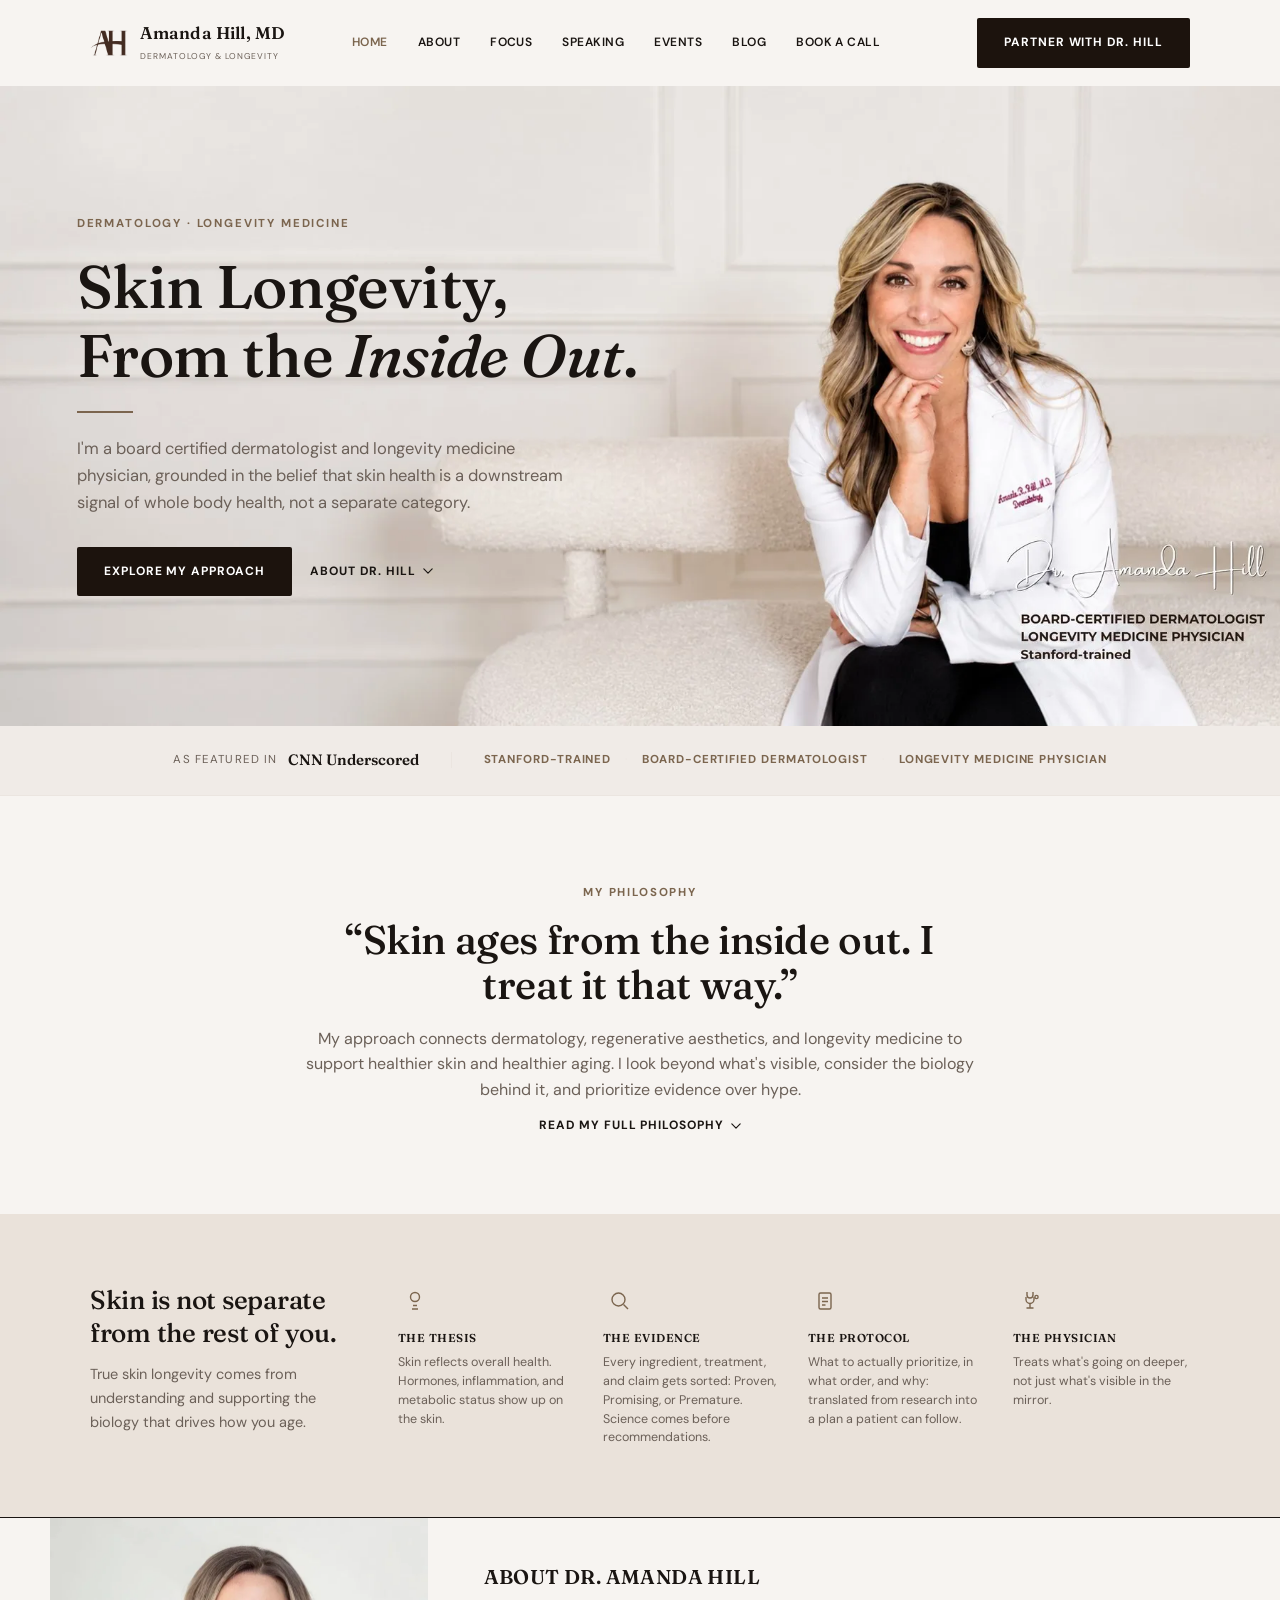
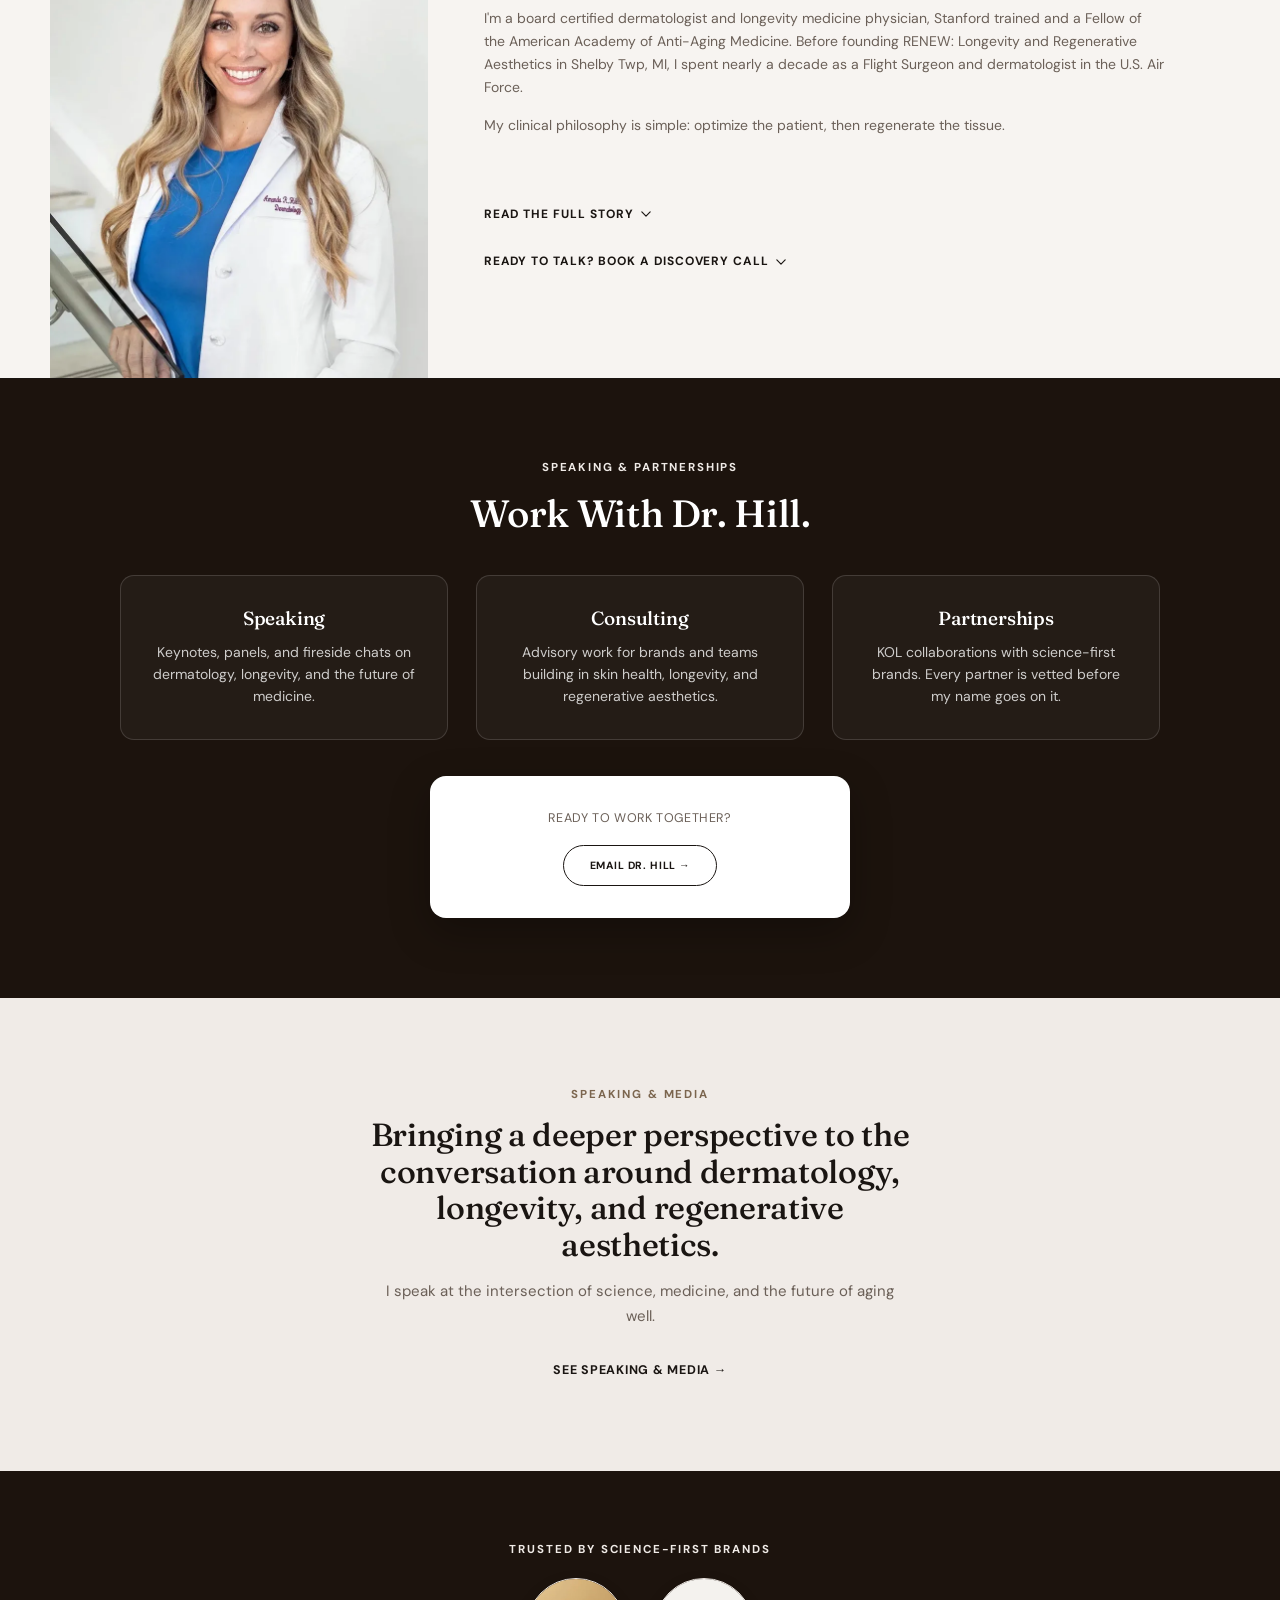
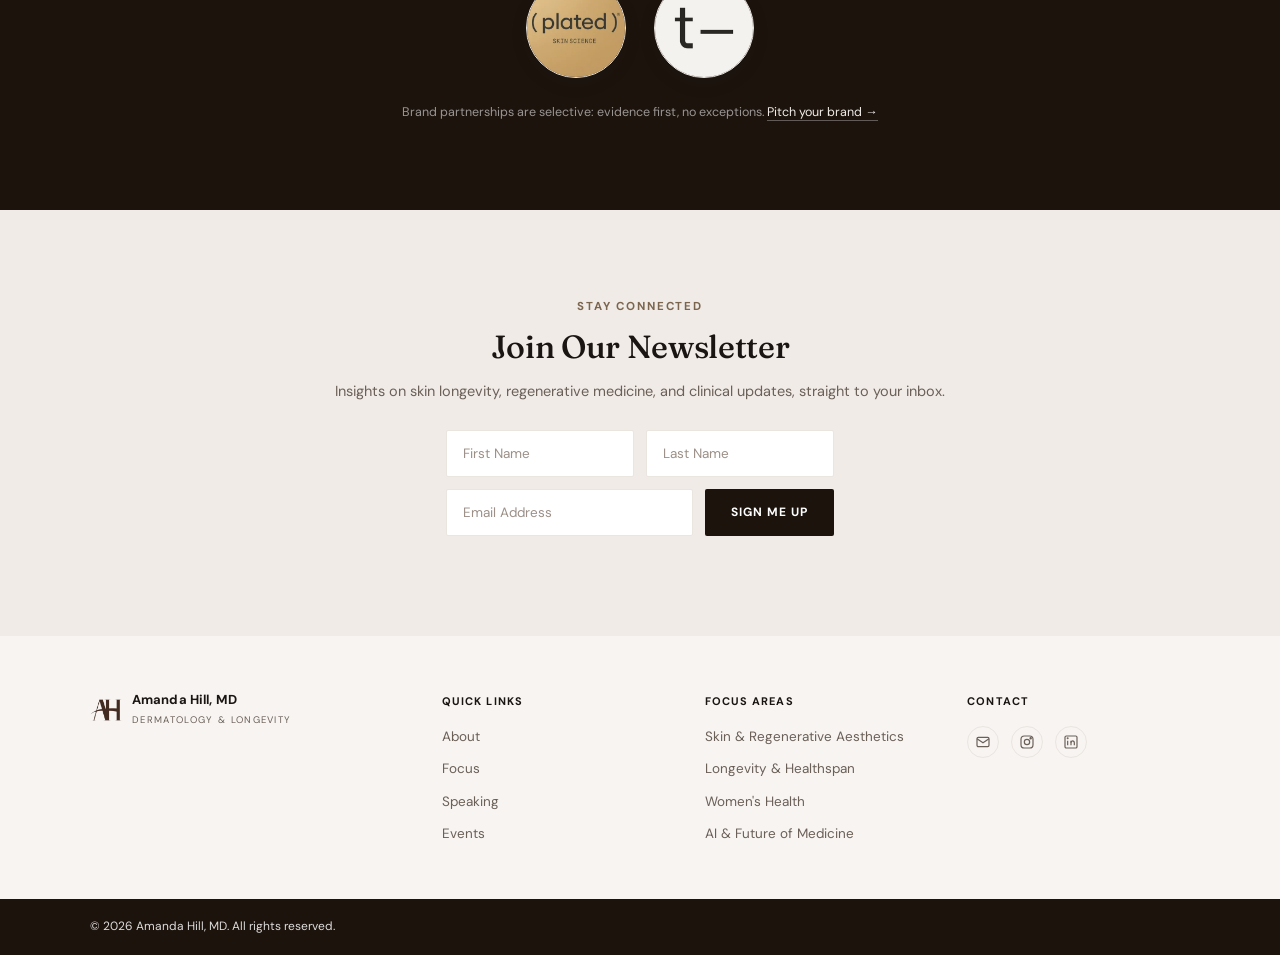
==== commit 25f0fec5: "Self-host fonts to cut a render-blocking round trip Fraunces, DM Sans, and Alex Brush are now served" ====
--- a/index.html
+++ b/index.html
@@ -1,6 +1,15 @@
 <!DOCTYPE html>
 <html lang="en">
 <head>
+<!-- Google tag (gtag.js) -->
+<script async src="https://www.googletagmanager.com/gtag/js?id=G-D02RP4QHC7"></script>
+<script>
+  window.dataLayer = window.dataLayer || [];
+  function gtag(){dataLayer.push(arguments);}
+  gtag('js', new Date());
+
+  gtag('config', 'G-D02RP4QHC7');
+</script>
 <meta charset="UTF-8">
 <meta name="viewport" content="width=device-width, initial-scale=1.0">
 <title>Amanda Hill, MD | Skin Longevity, From the Inside Out</title>
@@ -26,9 +35,6 @@
 }
 </script>
 <link rel="icon" type="image/png" href="/images/favicon.png">
-<link rel="preconnect" href="https://fonts.googleapis.com">
-<link rel="preconnect" href="https://fonts.gstatic.com" crossorigin>
-<link href="https://fonts.googleapis.com/css2?family=Fraunces:ital,opsz,wght@0,9..144,400;0,9..144,500;0,9..144,600;1,9..144,400;1,9..144,500&family=DM+Sans:opsz,wght@9..40,400;9..40,500;9..40,600;9..40,700&family=Alex+Brush&display=swap" rel="stylesheet">
 <link rel="stylesheet" href="/css/style.css">
 </head>
 <body>
--- a/css/style.css
+++ b/css/style.css
@@ -1,3 +1,15 @@
+/* SELF-HOSTED FONTS (replaces Google Fonts CDN request for faster first paint) */
+@font-face{font-family:'Fraunces';font-style:normal;font-weight:400;font-display:swap;src:url('../fonts/fraunces-latin-400-normal.woff2') format('woff2');}
+@font-face{font-family:'Fraunces';font-style:normal;font-weight:500;font-display:swap;src:url('../fonts/fraunces-latin-500-normal.woff2') format('woff2');}
+@font-face{font-family:'Fraunces';font-style:normal;font-weight:600;font-display:swap;src:url('../fonts/fraunces-latin-600-normal.woff2') format('woff2');}
+@font-face{font-family:'Fraunces';font-style:italic;font-weight:400;font-display:swap;src:url('../fonts/fraunces-latin-400-italic.woff2') format('woff2');}
+@font-face{font-family:'Fraunces';font-style:italic;font-weight:500;font-display:swap;src:url('../fonts/fraunces-latin-500-italic.woff2') format('woff2');}
+@font-face{font-family:'DM Sans';font-style:normal;font-weight:400;font-display:swap;src:url('../fonts/dm-sans-latin-400-normal.woff2') format('woff2');}
+@font-face{font-family:'DM Sans';font-style:normal;font-weight:500;font-display:swap;src:url('../fonts/dm-sans-latin-500-normal.woff2') format('woff2');}
+@font-face{font-family:'DM Sans';font-style:normal;font-weight:600;font-display:swap;src:url('../fonts/dm-sans-latin-600-normal.woff2') format('woff2');}
+@font-face{font-family:'DM Sans';font-style:normal;font-weight:700;font-display:swap;src:url('../fonts/dm-sans-latin-700-normal.woff2') format('woff2');}
+@font-face{font-family:'Alex Brush';font-style:normal;font-weight:400;font-display:swap;src:url('../fonts/alex-brush-latin-400-normal.woff2') format('woff2');}
+
 :root{
   --cream:#F0EBE7;
   --offwhite:#F7F4F1;
@@ -99,6 +111,9 @@
 .booking-embed iframe{display:block;width:100%;}
 .video-wrap{position:relative;width:100%;padding-top:56.25%;border-radius:10px;overflow:hidden;box-shadow:0 10px 32px rgba(26,21,18,0.12);}
 .video-wrap iframe{position:absolute;top:0;left:0;width:100%;height:100%;border:0;}
+.video-wrap video{position:absolute;top:0;left:0;width:100%;height:100%;object-fit:contain;background:var(--offwhite);}
+.webinar-cta-wrap{text-align:center;margin-top:24px;}
+.webinar-cta-wrap .webinar-note{font-size:13px;color:var(--ink-soft);margin-top:12px;}
 .expect-steps{text-align:left;max-width:420px;margin:24px auto 28px;display:flex;flex-direction:column;gap:14px;}
 .expect-step{display:grid;grid-template-columns:26px 1fr;gap:12px;font-size:13.5px;color:var(--ink-soft);align-items:baseline;}
 .expect-step span{font-family:'Fraunces',serif;font-weight:600;color:var(--mocha);font-size:13px;}
@@ -177,10 +192,13 @@
   .nav-toggle{display:flex;position:absolute;top:14px;right:40px;}
   nav > .wrap > a.btn{display:none;}
   .nav-links{display:none;width:100%;flex-direction:column;align-items:flex-start;gap:4px;padding-top:18px;margin-top:14px;border-top:1px solid var(--circle);}
-  .nav-links.nav-open{display:flex;}
+  .nav-links.nav-open{display:flex;position:fixed;top:77px;left:0;right:0;bottom:0;width:auto;background:var(--offwhite);margin:0;border-top:1px solid var(--circle);padding:18px 40px 40px;overflow-y:auto;z-index:60;}
   .nav-links li{width:100%;}
   .nav-links a{display:block;padding:10px 0;}
   .nav-cta-mobile{display:block;margin-top:8px;padding:12px 0;color:var(--mocha)!important;}
+  .nav-toggle{z-index:61;}
+  html.nav-locked,html.nav-locked body{overflow:hidden;height:100%;}
+  html.nav-locked nav{-webkit-backdrop-filter:none;backdrop-filter:none;}
 }
 
 /* HERO - full-bleed cover */
@@ -280,10 +298,30 @@
 .podcast-item:last-child{border-bottom:1px solid var(--circle);}
 .podcast-item:hover{opacity:0.65;}
 .podcast-date{font-size:11.5px;letter-spacing:0.08em;text-transform:uppercase;color:var(--mocha);font-weight:700;display:block;margin-bottom:6px;}
-.podcast-item h3{font-size:18px;margin-bottom:4px;}
-.podcast-item p{font-size:13.5px;color:var(--ink-soft);margin:0;}
+.podcast-item h3,.podcast-item-summary h3{font-size:18px;margin-bottom:4px;}
+.podcast-item p,.podcast-item-summary p{font-size:13.5px;color:var(--ink-soft);margin:0;}
 .podcast-link{flex:none;font-size:12px;font-weight:700;letter-spacing:0.06em;text-transform:uppercase;white-space:nowrap;}
 @media (max-width:600px){ .podcast-item{flex-direction:column;align-items:flex-start;gap:10px;} }
+
+.podcast-item-details{border-top:1px solid var(--circle);}
+.podcast-item-details:last-child{border-bottom:1px solid var(--circle);}
+.podcast-item-summary{display:flex;align-items:center;justify-content:space-between;gap:24px;padding:26px 4px;color:var(--ink);cursor:pointer;list-style:none;transition:opacity 0.2s ease;}
+.podcast-item-summary::-webkit-details-marker{display:none;}
+.podcast-item-summary::marker{content:"";}
+.podcast-item-summary:hover{opacity:0.65;}
+.podcast-item-details[open] .podcast-item-summary{opacity:1;}
+.podcast-item-details[open] .podcast-item-summary .podcast-link{opacity:0.65;}
+.podcast-expand{padding:0 4px 32px;}
+.podcast-expand .video-wrap{max-width:560px;margin:0 auto 20px;}
+.podcast-embed-wrap{max-width:560px;margin:0 auto;}
+.podcast-embed-wrap iframe{display:block;width:100%;border:0;}
+.podcast-embed-apple{display:flex;justify-content:center;}
+
+/* EVENT HIGHLIGHTS */
+.event-highlight-head{display:flex;flex-direction:column;align-items:flex-start;gap:10px;flex:1;}
+.event-org-badge{flex:none;display:inline-flex;align-items:center;background:var(--mocha-dark);color:var(--white);border-radius:999px;padding:6px 14px;font-family:'DM Sans',sans-serif;font-size:11px;font-weight:700;letter-spacing:0.04em;}
+.event-highlight-location{color:var(--ink-soft);font-weight:400;text-transform:none;letter-spacing:0;}
+@media (max-width:600px){ .podcast-item-summary{flex-direction:column;align-items:flex-start;gap:10px;} }
 .article-item-thumb{width:120px;height:90px;object-fit:cover;border-radius:6px;flex:none;}
 @media (max-width:600px){ .article-item-thumb{width:100%;height:160px;} }
 
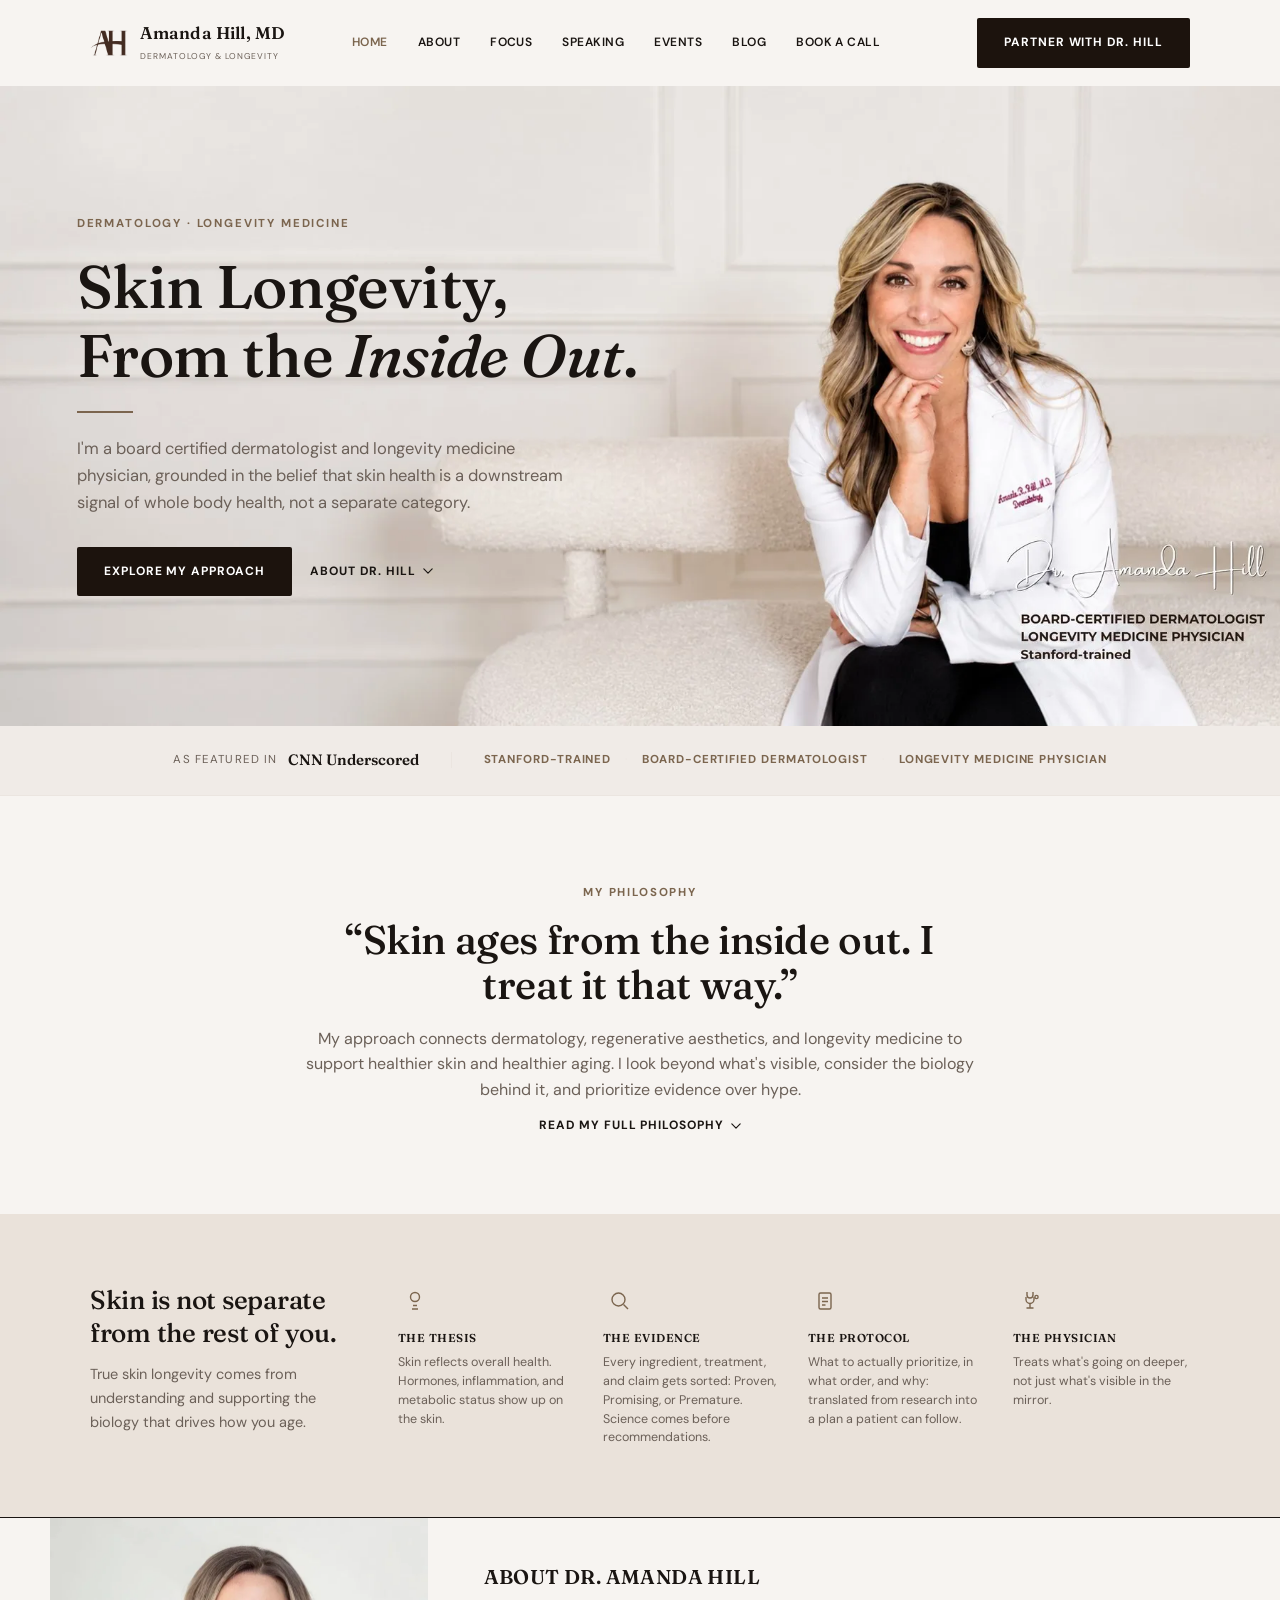
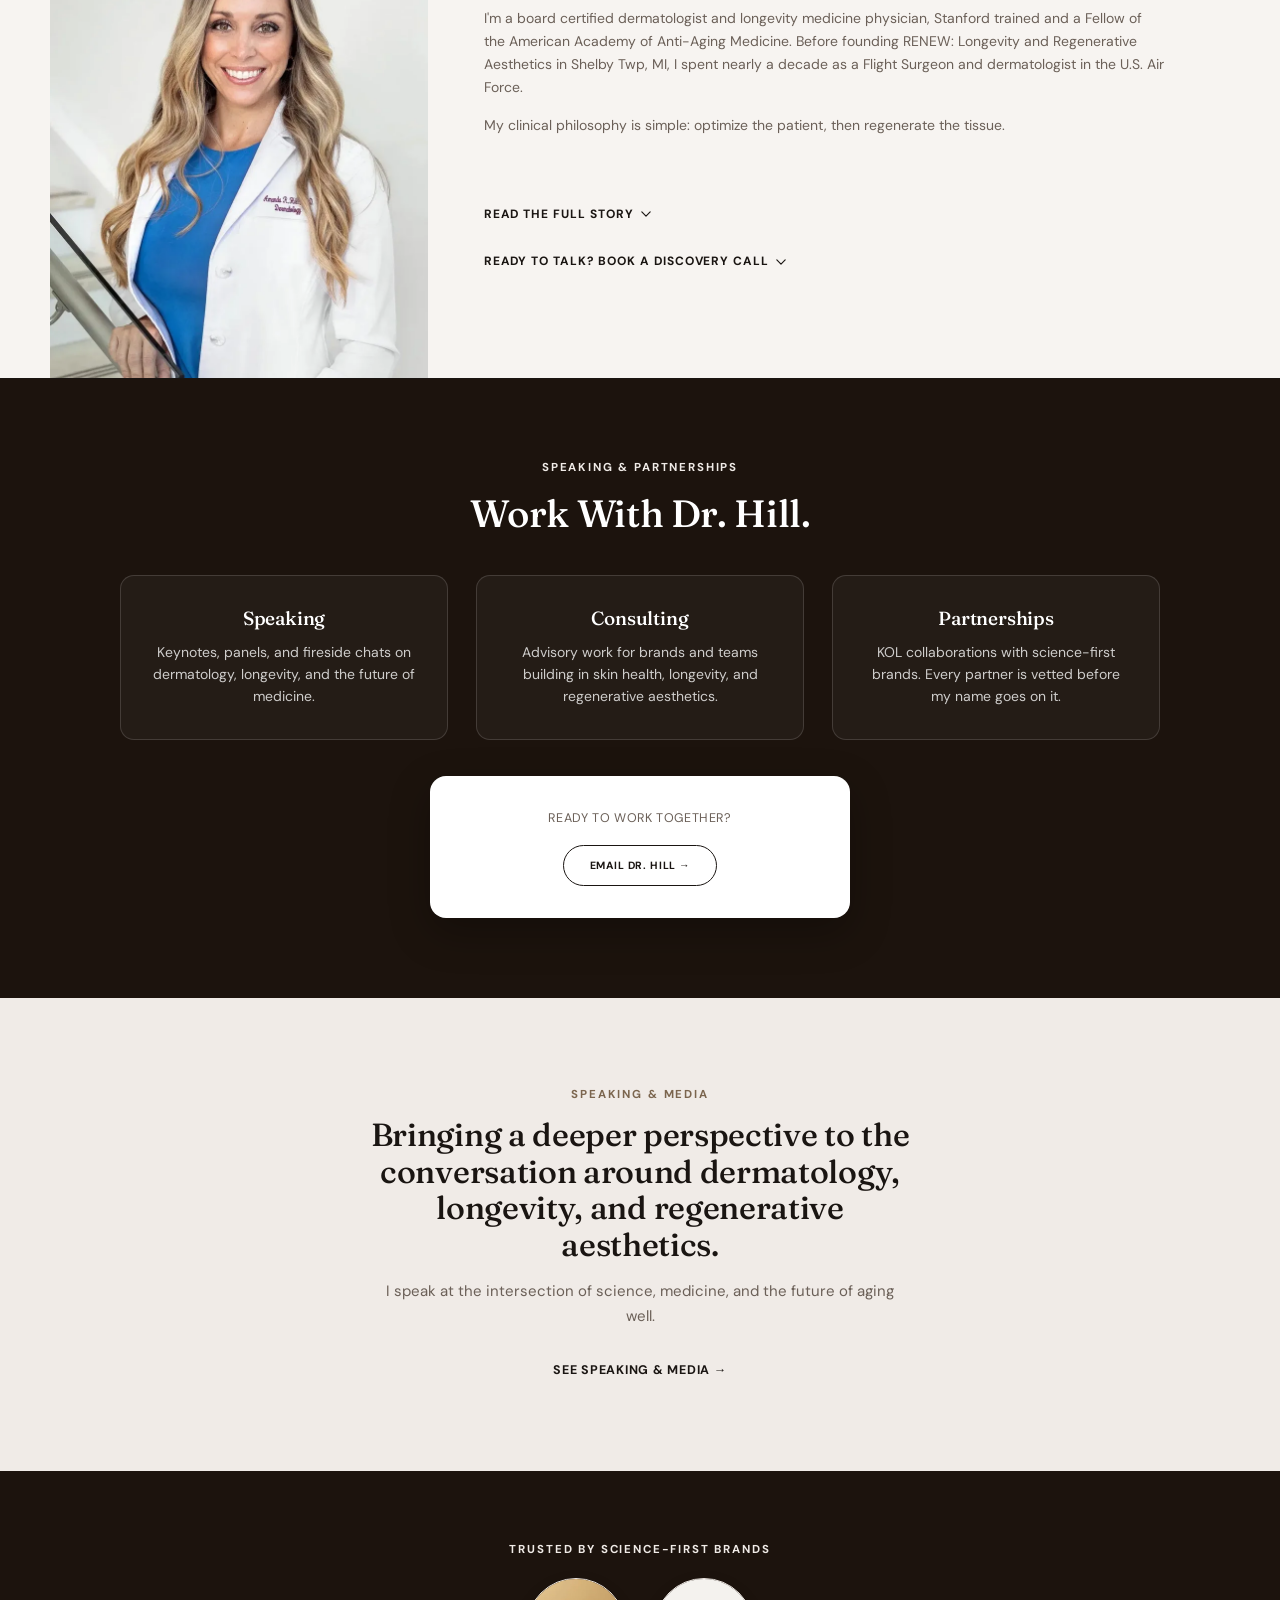
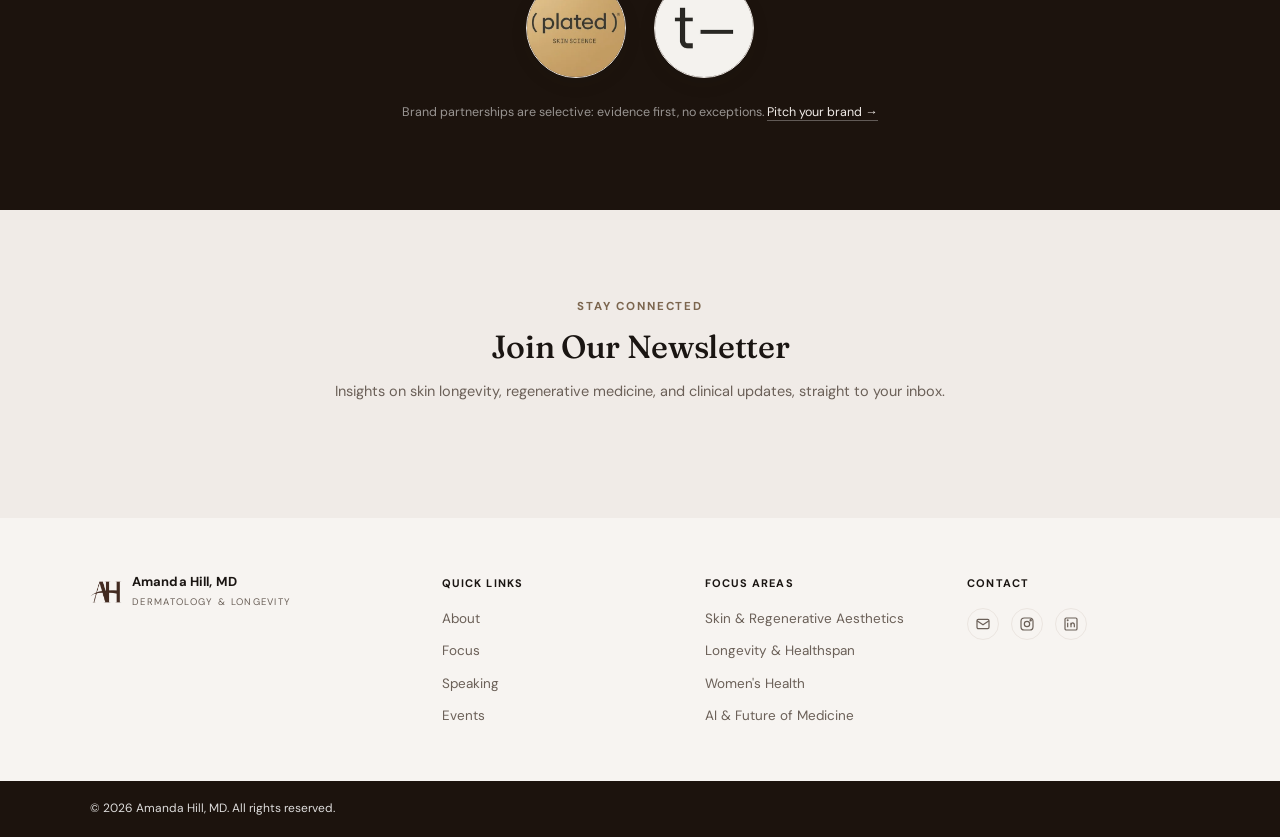
==== commit 6e89179f: "Switch newsletter signup form from Mailchimp to Kit Replaces the Mailchimp JSONP embed with Kit's in" ====
--- a/index.html
+++ b/index.html
@@ -56,9 +56,9 @@
       <li><a href="/events/">Events</a></li>
       <li><a href="/blog/">Blog</a></li>
       <li><a href="/book/">Book a Call</a></li>
-      <li><a href="mailto:info@amandahillmd.com?subject=Speaking%2C%20Consulting%20%26%20Partnership%20Inquiry" class="nav-cta-mobile">Partner With Dr. Hill</a></li>
+      <li><a href="mailto:dr.hill@amandahillmd.com?subject=Speaking%2C%20Consulting%20%26%20Partnership%20Inquiry" class="nav-cta-mobile">Partner With Dr. Hill</a></li>
     </ul>
-    <a href="mailto:info@amandahillmd.com?subject=Speaking%2C%20Consulting%20%26%20Partnership%20Inquiry" class="btn btn-mocha">Partner With Dr. Hill</a>
+    <a href="mailto:dr.hill@amandahillmd.com?subject=Speaking%2C%20Consulting%20%26%20Partnership%20Inquiry" class="btn btn-mocha">Partner With Dr. Hill</a>
     <button type="button" id="nav-toggle" class="nav-toggle" aria-label="Toggle menu" aria-expanded="false">
       <span></span><span></span><span></span>
     </button>
@@ -179,7 +179,7 @@
     </div>
     <div class="work-cta-box">
       <p class="work-cta-box-label">Ready to work together?</p>
-      <a href="mailto:info@amandahillmd.com?subject=Speaking%2C%20Consulting%20%26%20Partnership%20Inquiry" class="btn btn-pill">Email Dr. Hill &rarr;</a>
+      <a href="mailto:dr.hill@amandahillmd.com?subject=Speaking%2C%20Consulting%20%26%20Partnership%20Inquiry" class="btn btn-pill">Email Dr. Hill &rarr;</a>
     </div>
   </div>
 </section>
@@ -202,7 +202,7 @@
       <div class="partner-logo-tile"><img src="/images/partner-plated.webp" alt="Plated Skin Science"></div>
       <div class="partner-logo-tile"><img src="/images/partner-timeline.webp" alt="Timeline"></div>
     </div>
-    <p class="partners-note">Brand partnerships are selective: evidence first, no exceptions. <a href="mailto:info@amandahillmd.com?subject=Speaking%2C%20Consulting%20%26%20Partnership%20Inquiry">Pitch your brand &rarr;</a></p>
+    <p class="partners-note">Brand partnerships are selective: evidence first, no exceptions. <a href="mailto:dr.hill@amandahillmd.com?subject=Speaking%2C%20Consulting%20%26%20Partnership%20Inquiry">Pitch your brand &rarr;</a></p>
   </div>
 </section>
 
@@ -213,26 +213,11 @@
       <h2>Join Our Newsletter</h2>
       <p>Insights on skin longevity, regenerative medicine, and clinical updates, straight to your inbox.</p>
       <div id="nl-form-wrap">
-        <form class="signup-form" id="mc-embedded-subscribe-form" data-base-action="https://amandahillmd.us16.list-manage.com/subscribe/post?u=f6e69f4fd813122a34cbf1cce&amp;id=b68f4a58a7&amp;f_id=001ea9e1f0" novalidate>
-          <div class="form-row">
-            <input type="text" name="FNAME" placeholder="First Name" required>
-            <input type="text" name="LNAME" placeholder="Last Name">
-          </div>
-          <div class="form-row">
-            <input type="email" name="EMAIL" placeholder="Email Address" required>
-            <button type="submit">Sign Me Up</button>
-          </div>
-          <div aria-hidden="true" style="position:absolute;left:-5000px;">
-            <input type="text" name="b_f6e69f4fd813122a34cbf1cce_b68f4a58a7" tabindex="-1" value="">
-          </div>
-          <p id="nl-error" style="display:none;color:#b3413a;font-size:13px;margin-bottom:10px;"></p>
-        </form>
-      </div>
-    </div>
-  </div>
-</section>
-
-<script src="/js/newsletter.js"></script>
+        <script async data-uid="9adebcfc58" src="https://amanda-hill-md-2.kit.com/9adebcfc58/index.js"></script>
+      </div>
+    </div>
+  </div>
+</section>
 
 <footer id="contact">
   <div class="wrap">
@@ -267,7 +252,7 @@
       <div class="foot-col">
         <h4>Contact</h4>
         <div class="foot-social">
-          <a href="mailto:info@amandahillmd.com" aria-label="Email">
+          <a href="mailto:dr.hill@amandahillmd.com" aria-label="Email">
             <svg width="16" height="16" viewBox="0 0 24 24" fill="none" stroke="currentColor" stroke-width="1.8"><rect x="3" y="5" width="18" height="14" rx="2"/><path d="M3 7l9 6 9-6"/></svg>
           </a>
           <a href="https://instagram.com/amandahilldermdoc" target="_blank" rel="noopener" aria-label="Instagram">
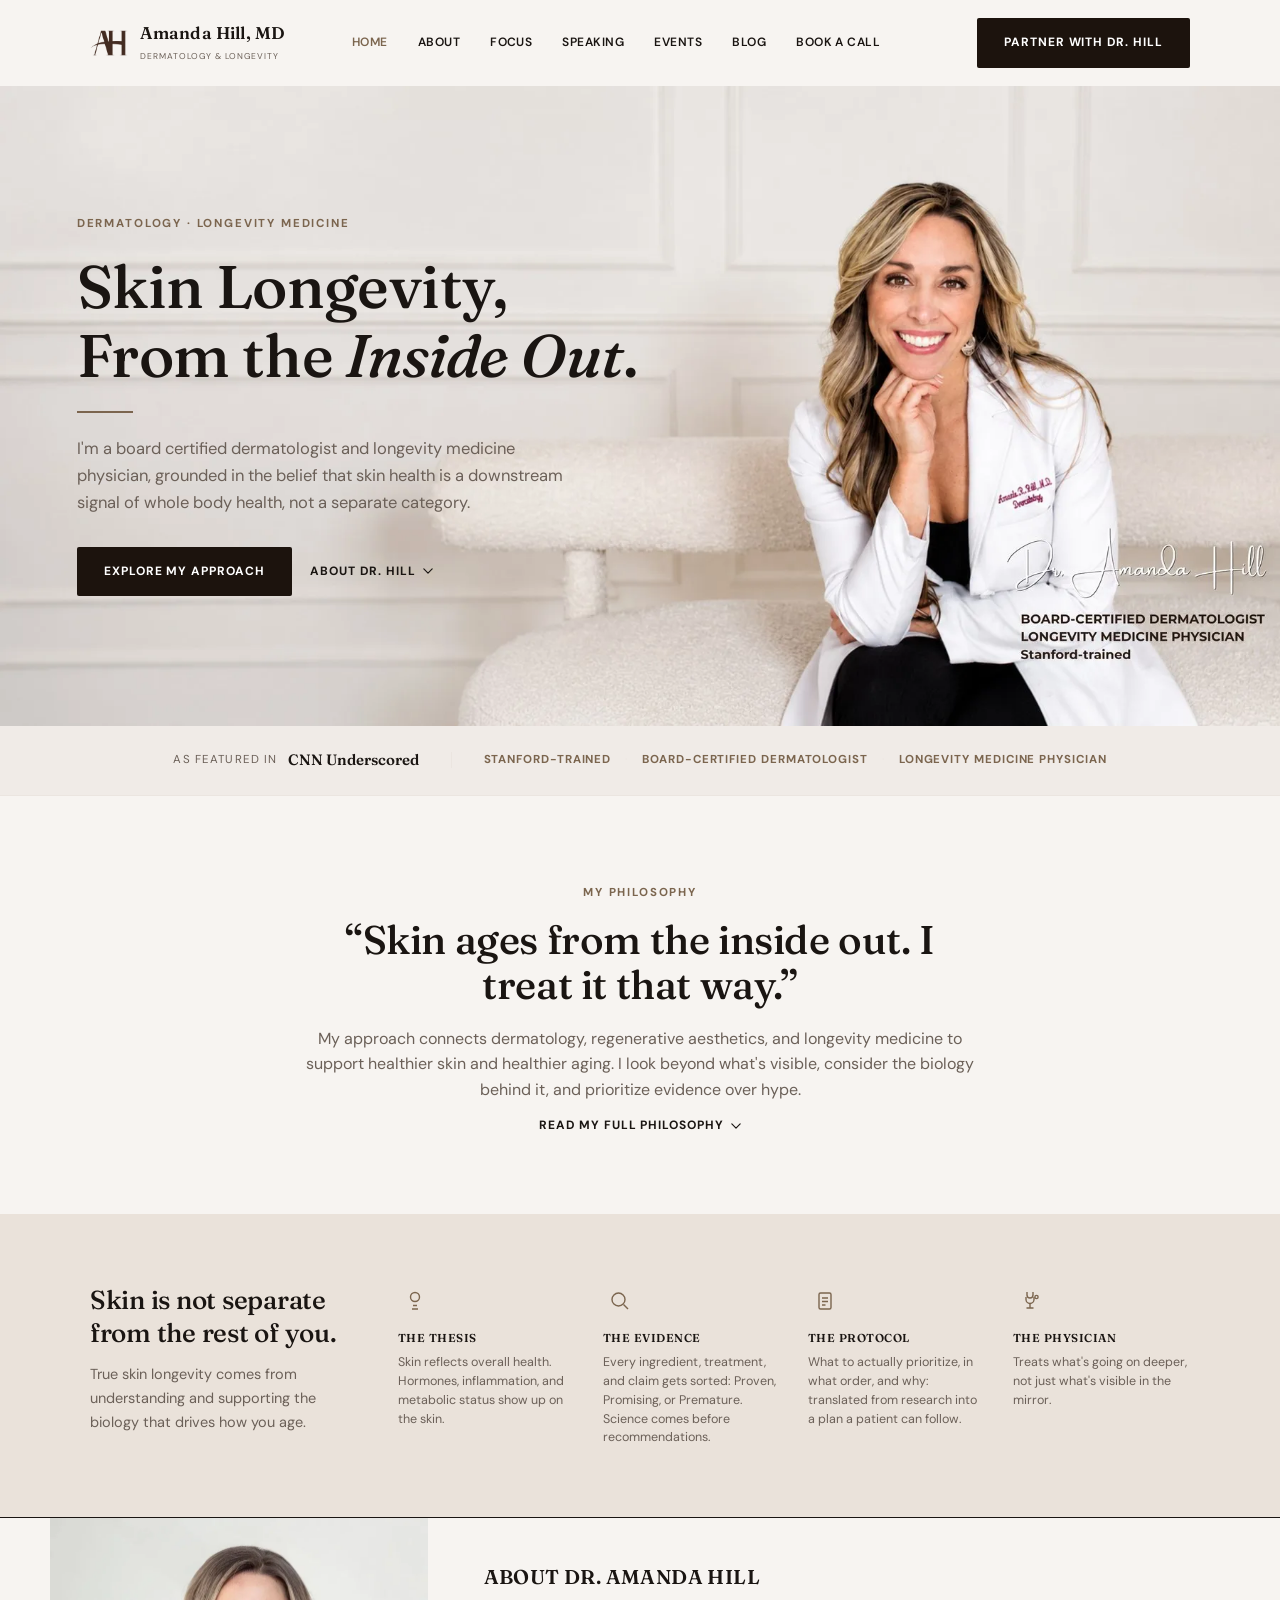
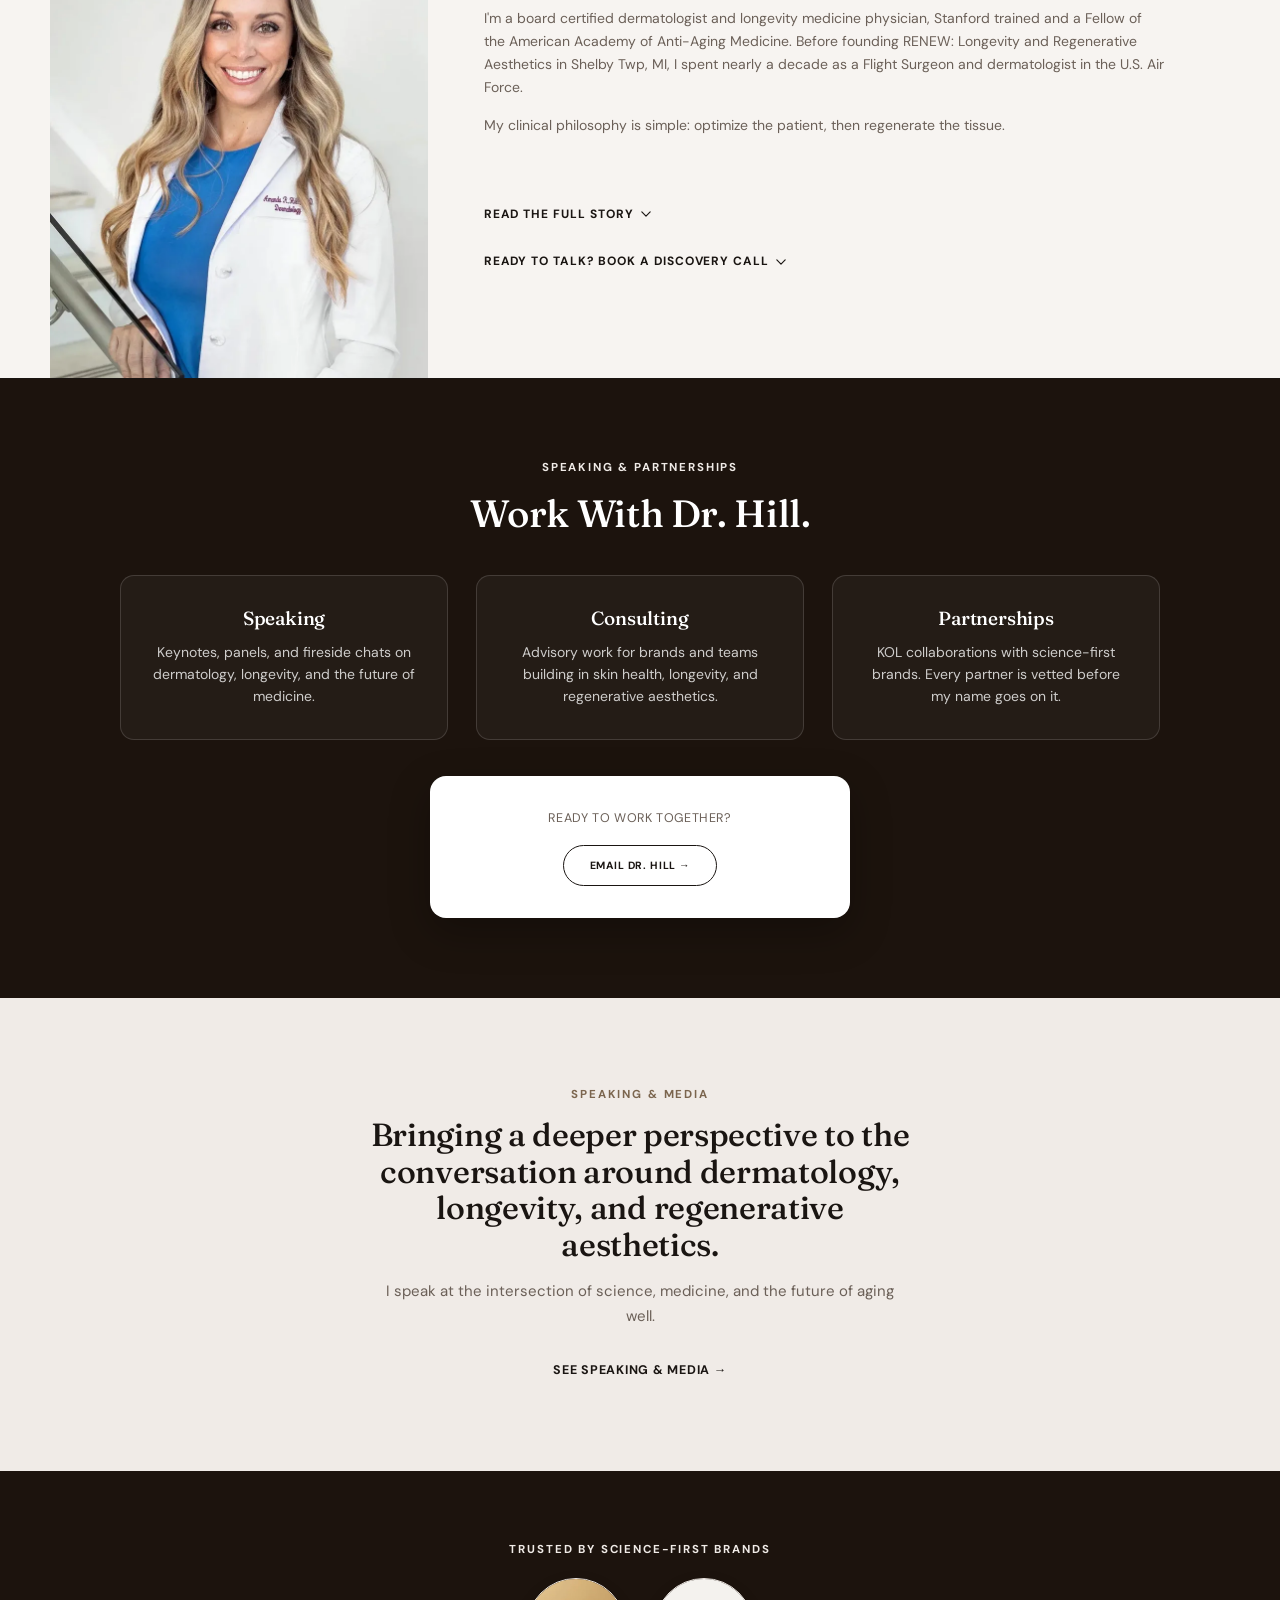
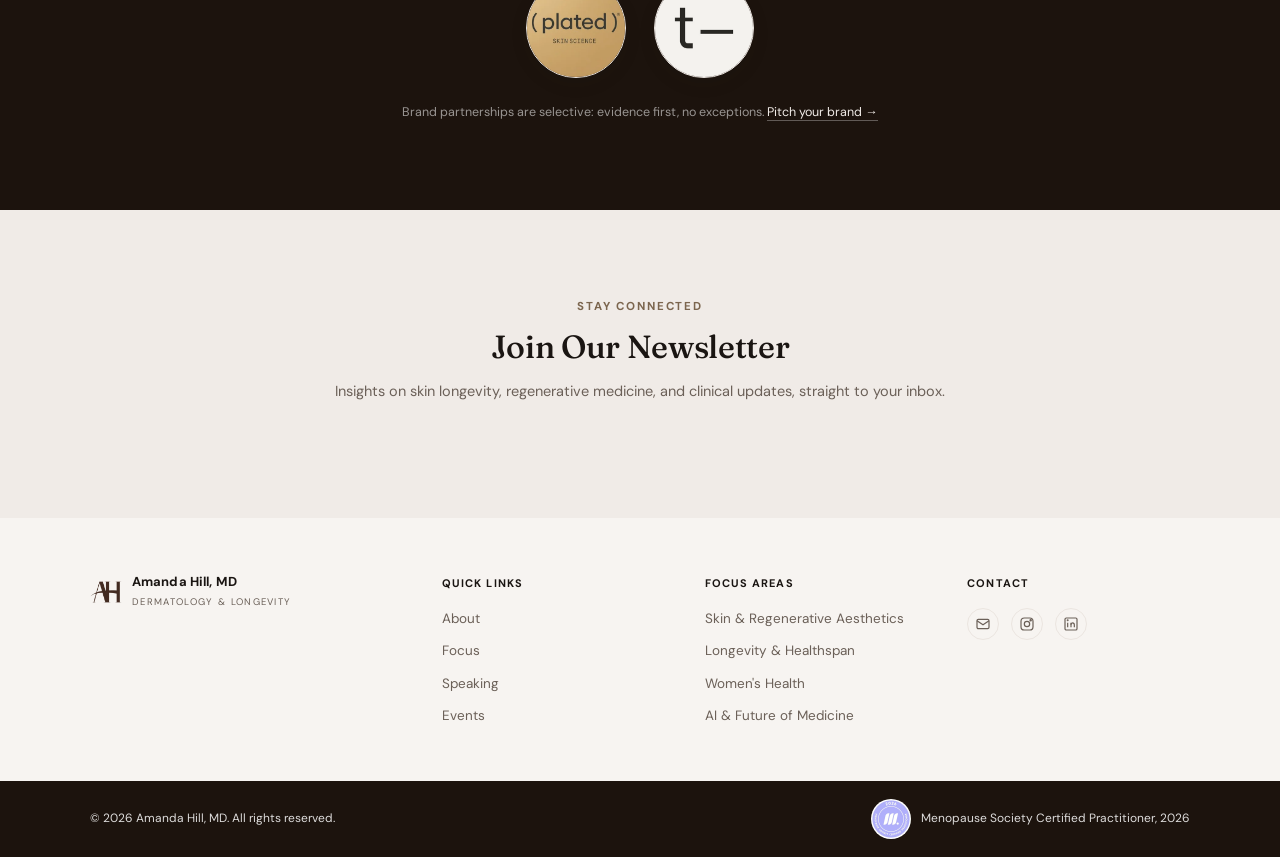
==== commit 3139453c: "Add Menopause Society badge to site footer, update booking page copy" ====
--- a/index.html
+++ b/index.html
@@ -268,6 +268,10 @@
   <div class="foot-bottom">
     <div class="wrap">
       <span>&copy; 2026 Amanda Hill, MD. All rights reserved.</span>
+      <div class="foot-badge">
+        <img src="/images/menopause-society-badge-2026.webp" width="40" height="40" alt="The Menopause Society Certified Practitioner, 2026 badge">
+        <span>Menopause Society Certified Practitioner, 2026</span>
+      </div>
     </div>
   </div>
 </footer>
--- a/css/style.css
+++ b/css/style.css
@@ -103,12 +103,19 @@
 
 /* BOOK A DISCOVERY CALL */
 .booking{padding:88px 0;background:var(--offwhite);max-width:none;margin:0;border-radius:0;}
-.booking-copy{max-width:620px;margin:0 auto 40px;text-align:center;}
-.booking-copy .eyebrow{display:block;margin-bottom:10px;}
-.booking-copy h2{margin:0 0 14px;font-size:clamp(24px,3vw,32px);}
-.booking-copy p{color:var(--ink-soft);font-size:15px;}
-.booking-embed{max-width:380px;margin:0 auto;background:var(--white);border:1px solid var(--circle);border-radius:4px;overflow:hidden;box-shadow:0 2px 18px rgba(26,21,18,0.06);}
-.booking-embed iframe{display:block;width:100%;}
+.booking-intro{max-width:620px;margin:0 auto 56px;text-align:center;}
+.booking-intro .eyebrow{display:block;margin-bottom:10px;}
+.booking-intro h2{margin:0 0 14px;font-size:clamp(24px,3vw,32px);}
+.booking-intro p{color:var(--ink-soft);font-size:15px;}
+.booking-options{display:grid;grid-template-columns:repeat(3,1fr);gap:24px;max-width:1040px;margin:0 auto;align-items:stretch;}
+.booking-option{display:flex;flex-direction:column;background:var(--white);border:1px solid var(--circle);border-radius:10px;padding:32px 28px;text-align:left;box-shadow:0 4px 24px rgba(26,21,18,0.05);transition:box-shadow 0.25s ease,transform 0.25s ease;}
+.booking-option:hover{box-shadow:0 14px 36px rgba(26,21,18,0.1);transform:translateY(-3px);}
+.booking-option-tag{font-family:'DM Sans',sans-serif;font-size:10.5px;font-weight:700;letter-spacing:0.1em;text-transform:uppercase;color:var(--mocha);background:var(--cream);display:inline-block;padding:5px 12px;border-radius:999px;margin-bottom:16px;}
+.booking-option h3{font-family:'Fraunces',serif;font-weight:600;font-size:19px;color:var(--ink);margin:0 0 10px;}
+.booking-option p{font-size:13.5px;color:var(--ink-soft);line-height:1.6;margin:0 0 24px;flex-grow:1;}
+.booking-option .btn{width:100%;text-align:center;box-sizing:border-box;}
+.booking-disclaimer{font-size:12px;color:var(--ink-soft);max-width:440px;margin:24px auto 0;line-height:1.5;}
+@media(max-width:860px){.booking-options{grid-template-columns:1fr;max-width:480px;}}
 .video-wrap{position:relative;width:100%;padding-top:56.25%;border-radius:10px;overflow:hidden;box-shadow:0 10px 32px rgba(26,21,18,0.12);}
 .video-wrap iframe{position:absolute;top:0;left:0;width:100%;height:100%;border:0;}
 .video-wrap video{position:absolute;top:0;left:0;width:100%;height:100%;object-fit:contain;background:var(--offwhite);}
@@ -400,6 +407,8 @@
 .foot-bottom{background:var(--dark-brown);color:rgba(255,255,255,0.85);max-width:none;margin:0;border-radius:0;}
 .foot-bottom .wrap{display:flex;justify-content:space-between;align-items:center;padding:18px 40px;font-size:12px;flex-wrap:wrap;gap:10px;}
 .foot-bottom a{text-decoration:none;color:rgba(255,255,255,0.85);margin-left:22px;}
+.foot-badge{display:flex;align-items:center;gap:10px;}
+.foot-badge img{width:40px;height:40px;border-radius:50%;display:block;}
 @media (max-width:900px){ .foot-grid{grid-template-columns:1fr 1fr;row-gap:36px;} }
 @media (max-width:560px){ .foot-grid{grid-template-columns:1fr;} }
 
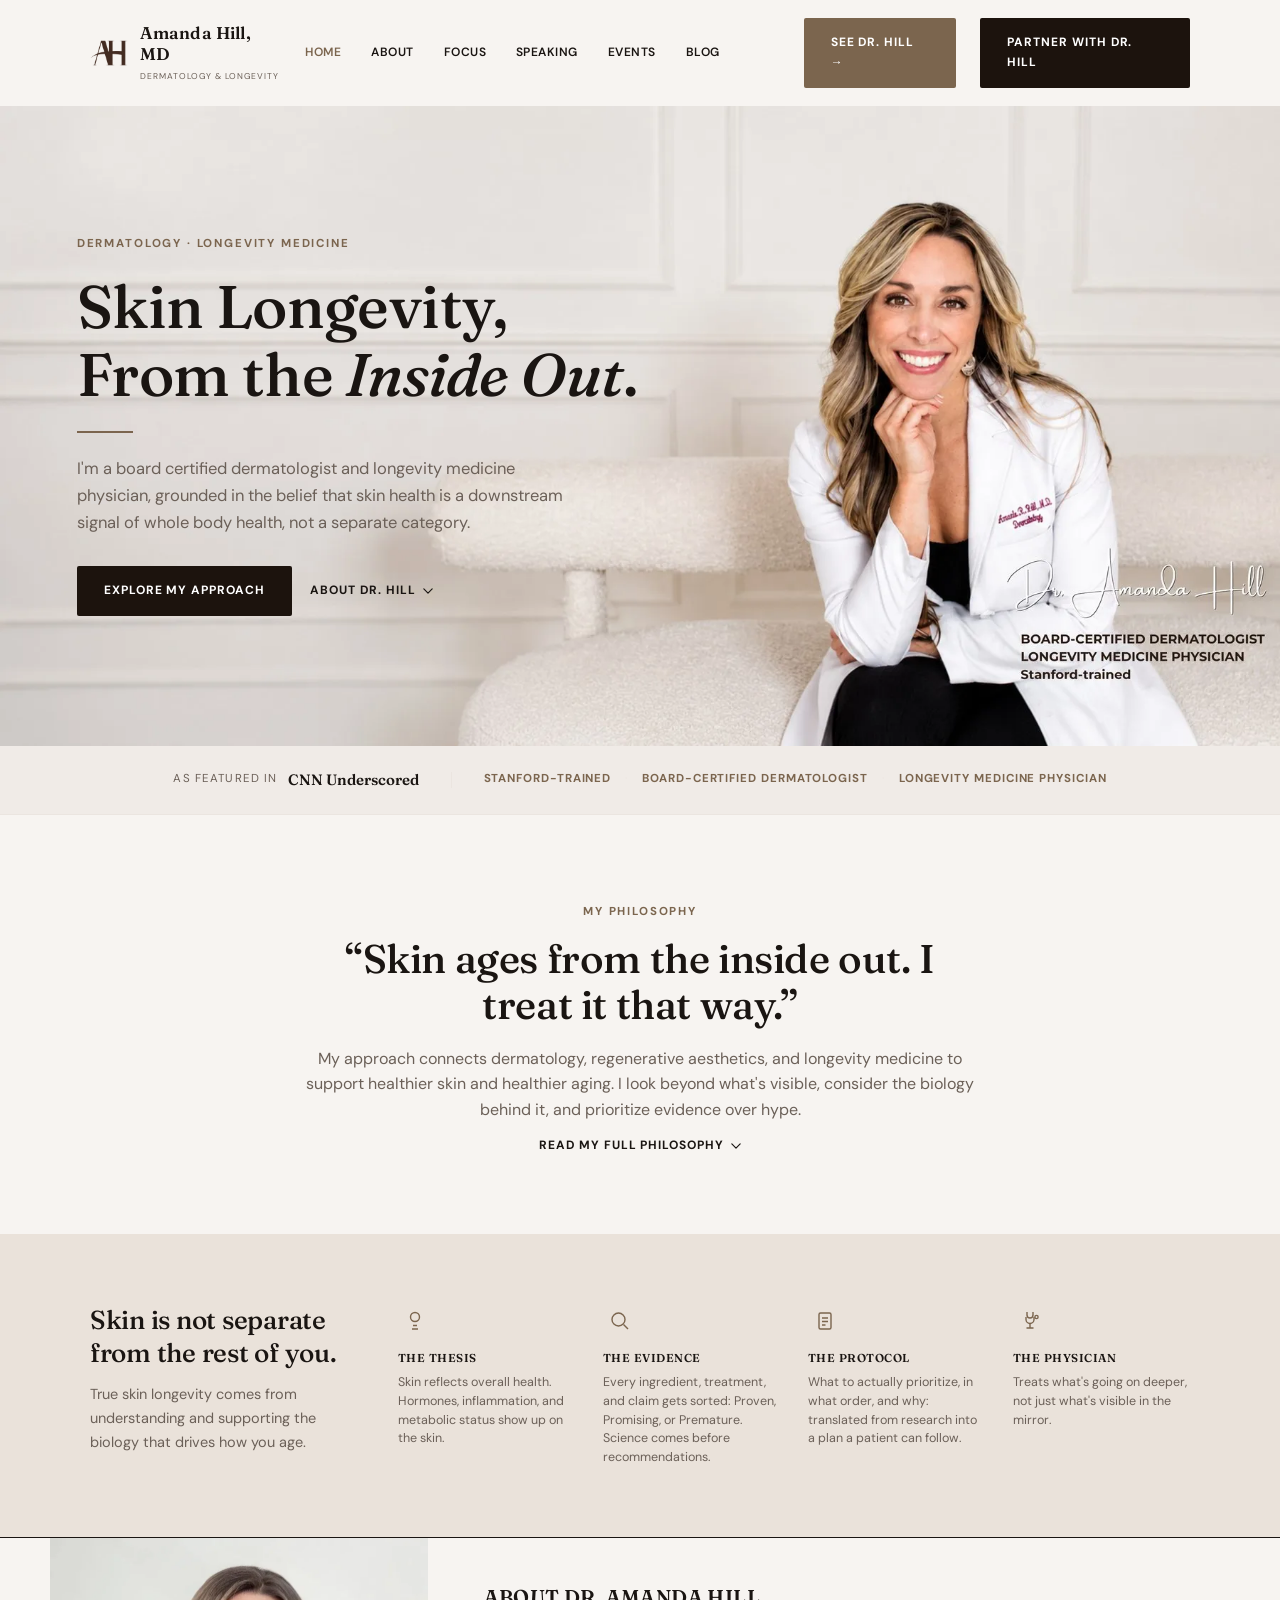
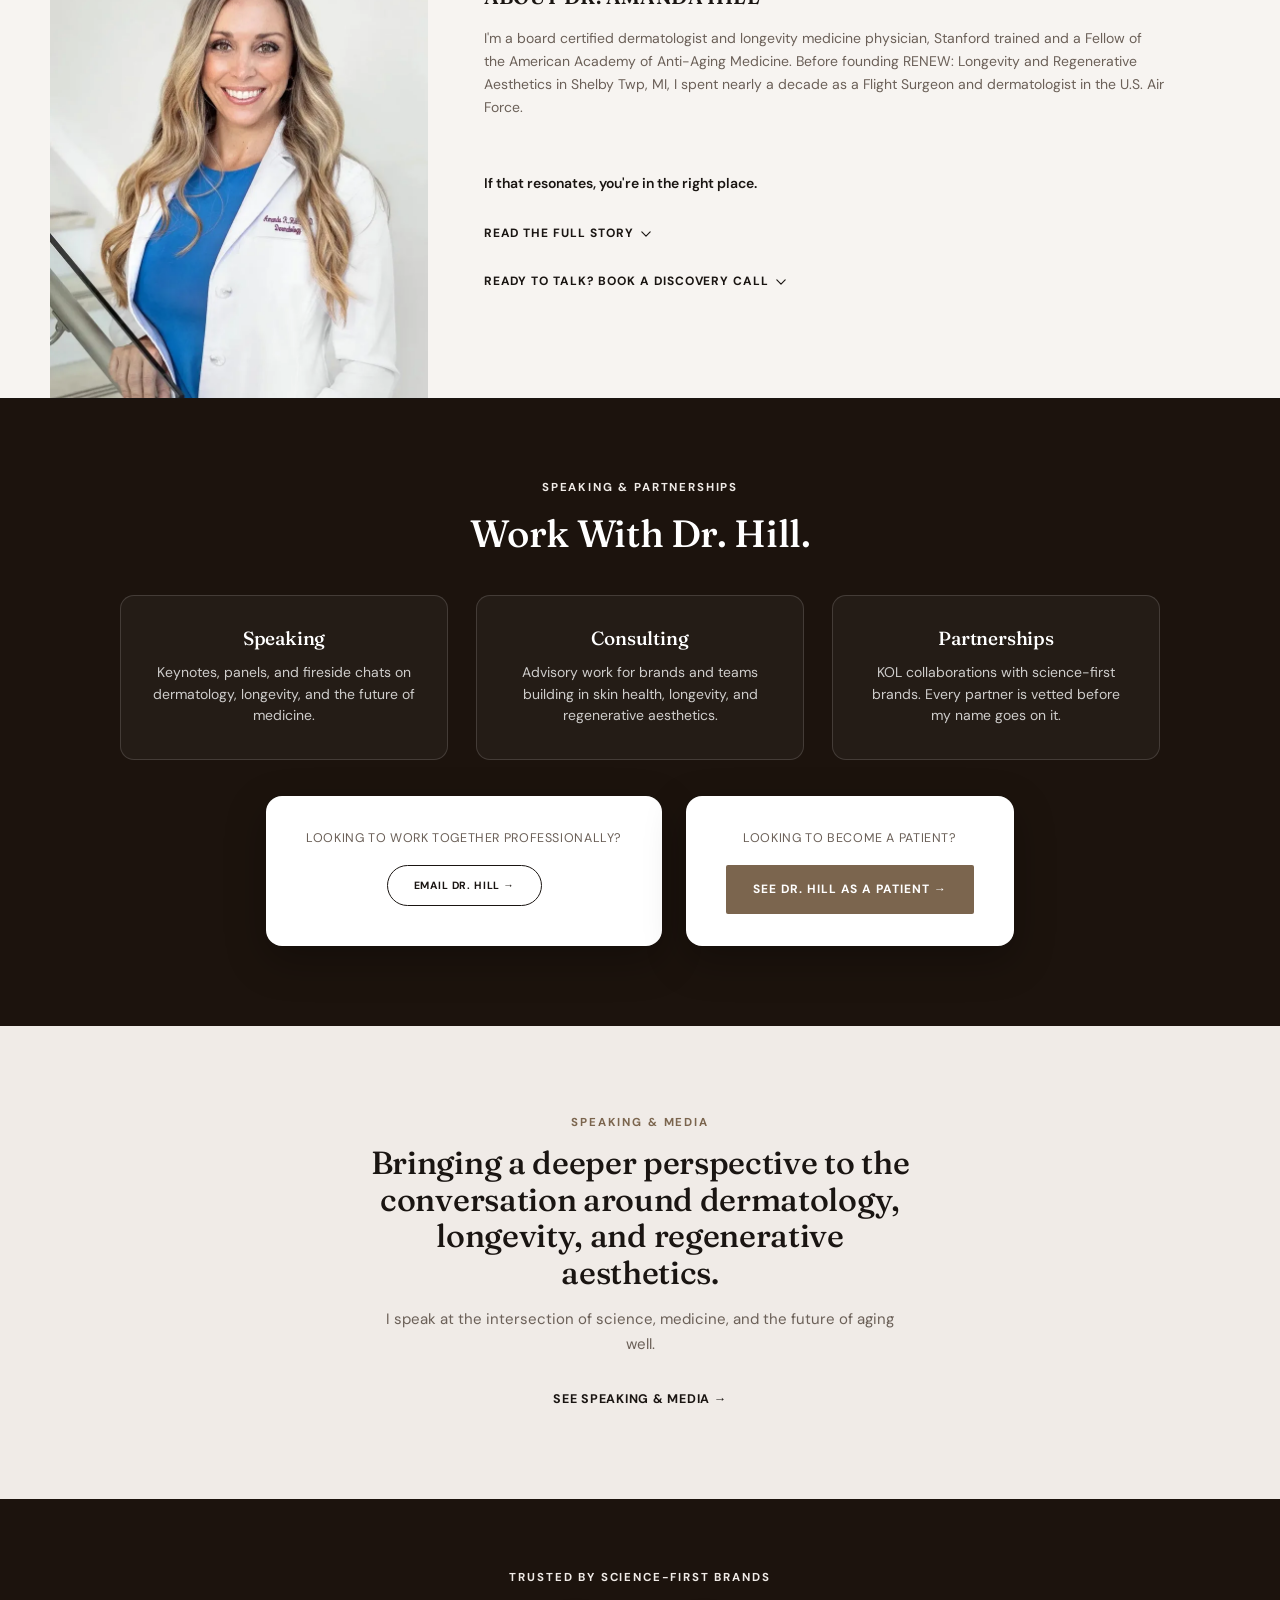
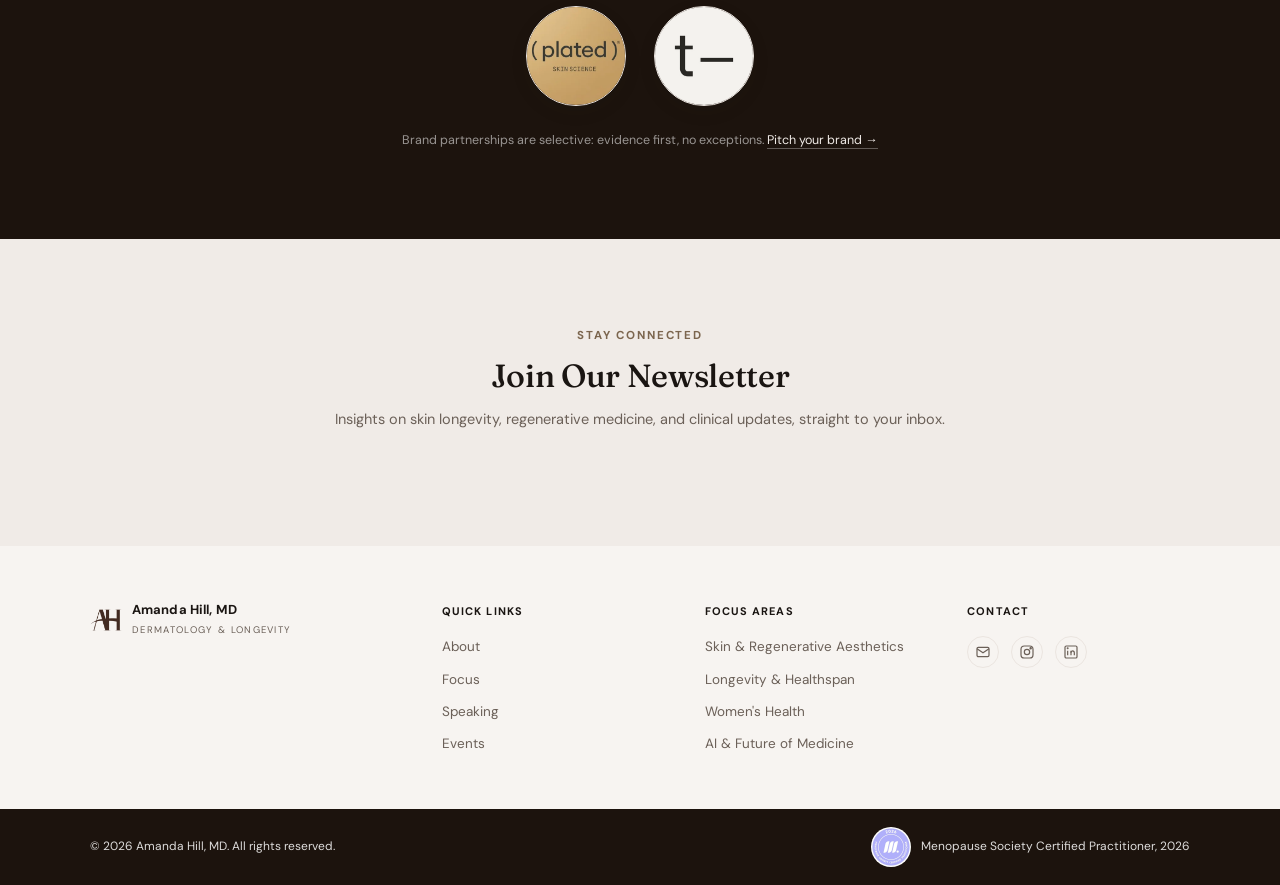
==== commit 9a40cee0: "Add clear patient-path CTA to nav and homepage/about; SEO pass across site" ====
--- a/index.html
+++ b/index.html
@@ -13,7 +13,7 @@
 <meta charset="UTF-8">
 <meta name="viewport" content="width=device-width, initial-scale=1.0">
 <title>Amanda Hill, MD | Skin Longevity, From the Inside Out</title>
-<meta name="description" content="Dr. Amanda Hill, MD is a Stanford-trained, board-certified dermatologist and longevity medicine physician, and founder of RENEW: Longevity and Regenerative Aesthetics.">
+<meta name="description" content="Dr. Amanda Hill, MD is a Stanford-trained, board-certified dermatologist and longevity medicine physician, founder of RENEW: Longevity and Regenerative Aesthetics.">
 <link rel="canonical" href="https://amandahillmd.com/">
 <meta property="og:type" content="profile">
 <meta property="og:title" content="Amanda Hill, MD | Skin Longevity, From the Inside Out">
@@ -55,9 +55,10 @@
       <li><a href="/speaking/">Speaking</a></li>
       <li><a href="/events/">Events</a></li>
       <li><a href="/blog/">Blog</a></li>
-      <li><a href="/book/">Book a Call</a></li>
+      <li><a href="/book/" class="nav-cta-mobile">See Dr. Hill as a Patient</a></li>
       <li><a href="mailto:dr.hill@amandahillmd.com?subject=Speaking%2C%20Consulting%20%26%20Partnership%20Inquiry" class="nav-cta-mobile">Partner With Dr. Hill</a></li>
     </ul>
+    <a href="/book/" class="btn btn-mocha-soft">See Dr. Hill &rarr;</a>
     <a href="mailto:dr.hill@amandahillmd.com?subject=Speaking%2C%20Consulting%20%26%20Partnership%20Inquiry" class="btn btn-mocha">Partner With Dr. Hill</a>
     <button type="button" id="nav-toggle" class="nav-toggle" aria-label="Toggle menu" aria-expanded="false">
       <span></span><span></span><span></span>
@@ -177,9 +178,15 @@
         <p>KOL collaborations with science-first brands. Every partner is vetted before my name goes on it.</p>
       </div>
     </div>
-    <div class="work-cta-box">
-      <p class="work-cta-box-label">Ready to work together?</p>
-      <a href="mailto:dr.hill@amandahillmd.com?subject=Speaking%2C%20Consulting%20%26%20Partnership%20Inquiry" class="btn btn-pill">Email Dr. Hill &rarr;</a>
+    <div class="work-cta-dual">
+      <div class="work-cta-box">
+        <p class="work-cta-box-label">Looking to work together professionally?</p>
+        <a href="mailto:dr.hill@amandahillmd.com?subject=Speaking%2C%20Consulting%20%26%20Partnership%20Inquiry" class="btn btn-pill">Email Dr. Hill &rarr;</a>
+      </div>
+      <div class="work-cta-box">
+        <p class="work-cta-box-label">Looking to become a patient?</p>
+        <a href="/book/" class="btn btn-mocha-soft">See Dr. Hill as a Patient &rarr;</a>
+      </div>
     </div>
   </div>
 </section>
--- a/css/style.css
+++ b/css/style.css
@@ -42,6 +42,8 @@
 .btn{display:inline-block;padding:14px 26px;border-radius:2px;font-size:12px;font-weight:700;text-decoration:none;letter-spacing:0.08em;text-transform:uppercase;border:1px solid transparent;transition:background 0.2s ease,color 0.2s ease,border-color 0.2s ease,opacity 0.2s ease;}
 .btn-mocha{background:var(--dark-brown);color:var(--white);}
 .btn-mocha:hover{background:var(--dark-brown-hover);}
+.btn-mocha-soft{background:var(--mocha);color:var(--white);}
+.btn-mocha-soft:hover{background:var(--mocha-dark);}
 .btn-outline{background:transparent;color:var(--white);border-color:rgba(255,255,255,0.7);}
 .btn-outline:hover{background:rgba(255,255,255,0.15);}
 .btn-pill{border-radius:999px;padding:11px 26px;font-size:10.5px;background:transparent;color:var(--ink);border:1px solid var(--ink);}
@@ -105,7 +107,7 @@
 .booking{padding:88px 0;background:var(--offwhite);max-width:none;margin:0;border-radius:0;}
 .booking-intro{max-width:620px;margin:0 auto 56px;text-align:center;}
 .booking-intro .eyebrow{display:block;margin-bottom:10px;}
-.booking-intro h2{margin:0 0 14px;font-size:clamp(24px,3vw,32px);}
+.booking-intro h1{margin:0 0 14px;font-size:clamp(24px,3vw,32px);}
 .booking-intro p{color:var(--ink-soft);font-size:15px;}
 .booking-options{display:grid;grid-template-columns:repeat(3,1fr);gap:24px;max-width:1040px;margin:0 auto;align-items:stretch;}
 .booking-option{display:flex;flex-direction:column;background:var(--white);border:1px solid var(--circle);border-radius:10px;padding:32px 28px;text-align:left;box-shadow:0 4px 24px rgba(26,21,18,0.05);transition:box-shadow 0.25s ease,transform 0.25s ease;}
@@ -379,7 +381,9 @@
 .work-cta-box{background:var(--white);border-radius:16px;padding:32px 40px;max-width:420px;margin:36px auto 0;text-align:center;box-shadow:0 14px 40px rgba(0,0,0,0.28);}
 .work-cta-box-label{font-size:12.5px;letter-spacing:0.05em;text-transform:uppercase;color:var(--ink-soft);margin-bottom:16px;}
 .work-cta-box .work-note{color:var(--ink-soft);margin-top:14px;margin-bottom:0;font-size:12px;}
-@media (max-width:760px){ .work-grid{grid-template-columns:1fr;} .work-cta-box{padding:30px 26px;} }
+.work-cta-dual{display:flex;gap:24px;justify-content:center;flex-wrap:wrap;margin-top:36px;}
+.work-cta-dual .work-cta-box{margin:0;}
+@media (max-width:760px){ .work-grid{grid-template-columns:1fr;} .work-cta-box{padding:30px 26px;} .work-cta-dual{flex-direction:column;align-items:center;} }
 
 /* PARTNERS */
 .partners{padding:70px 0 88px;background:var(--dark-brown);max-width:none;margin:0;border-radius:0;}
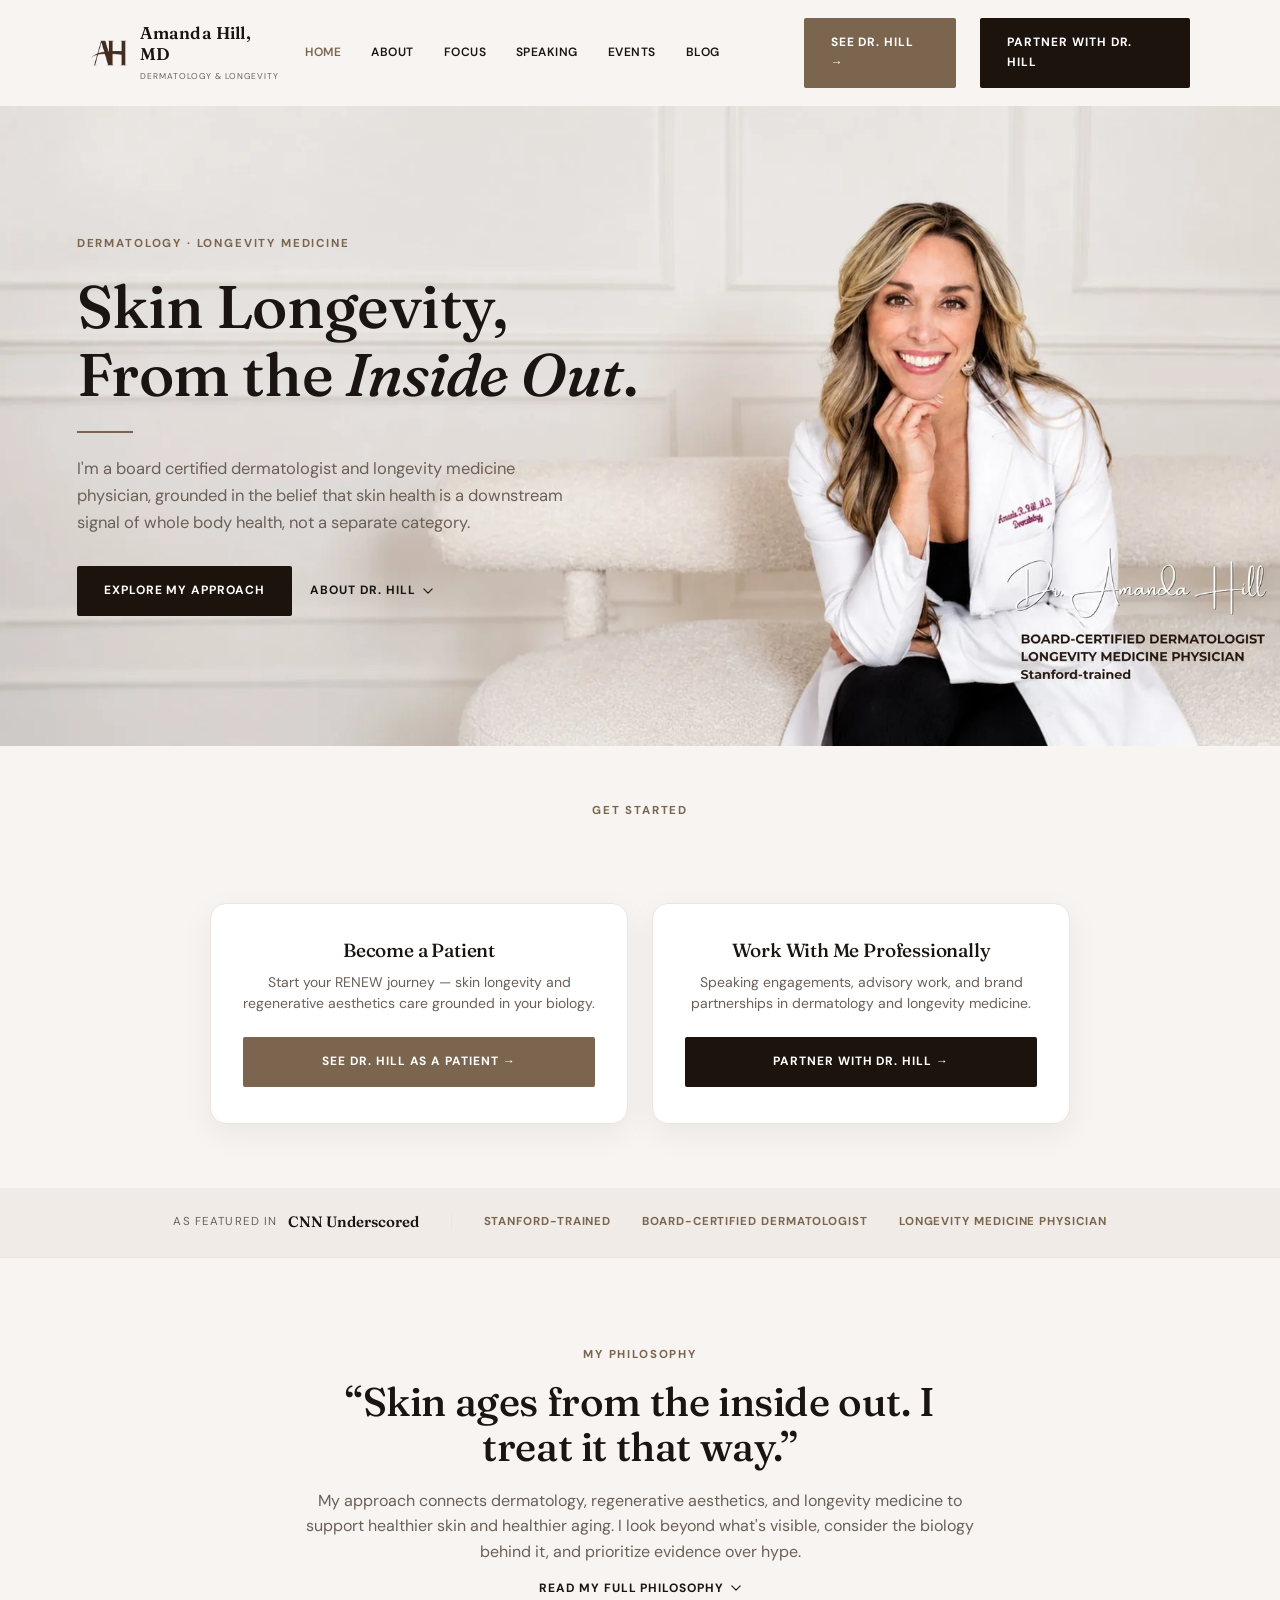
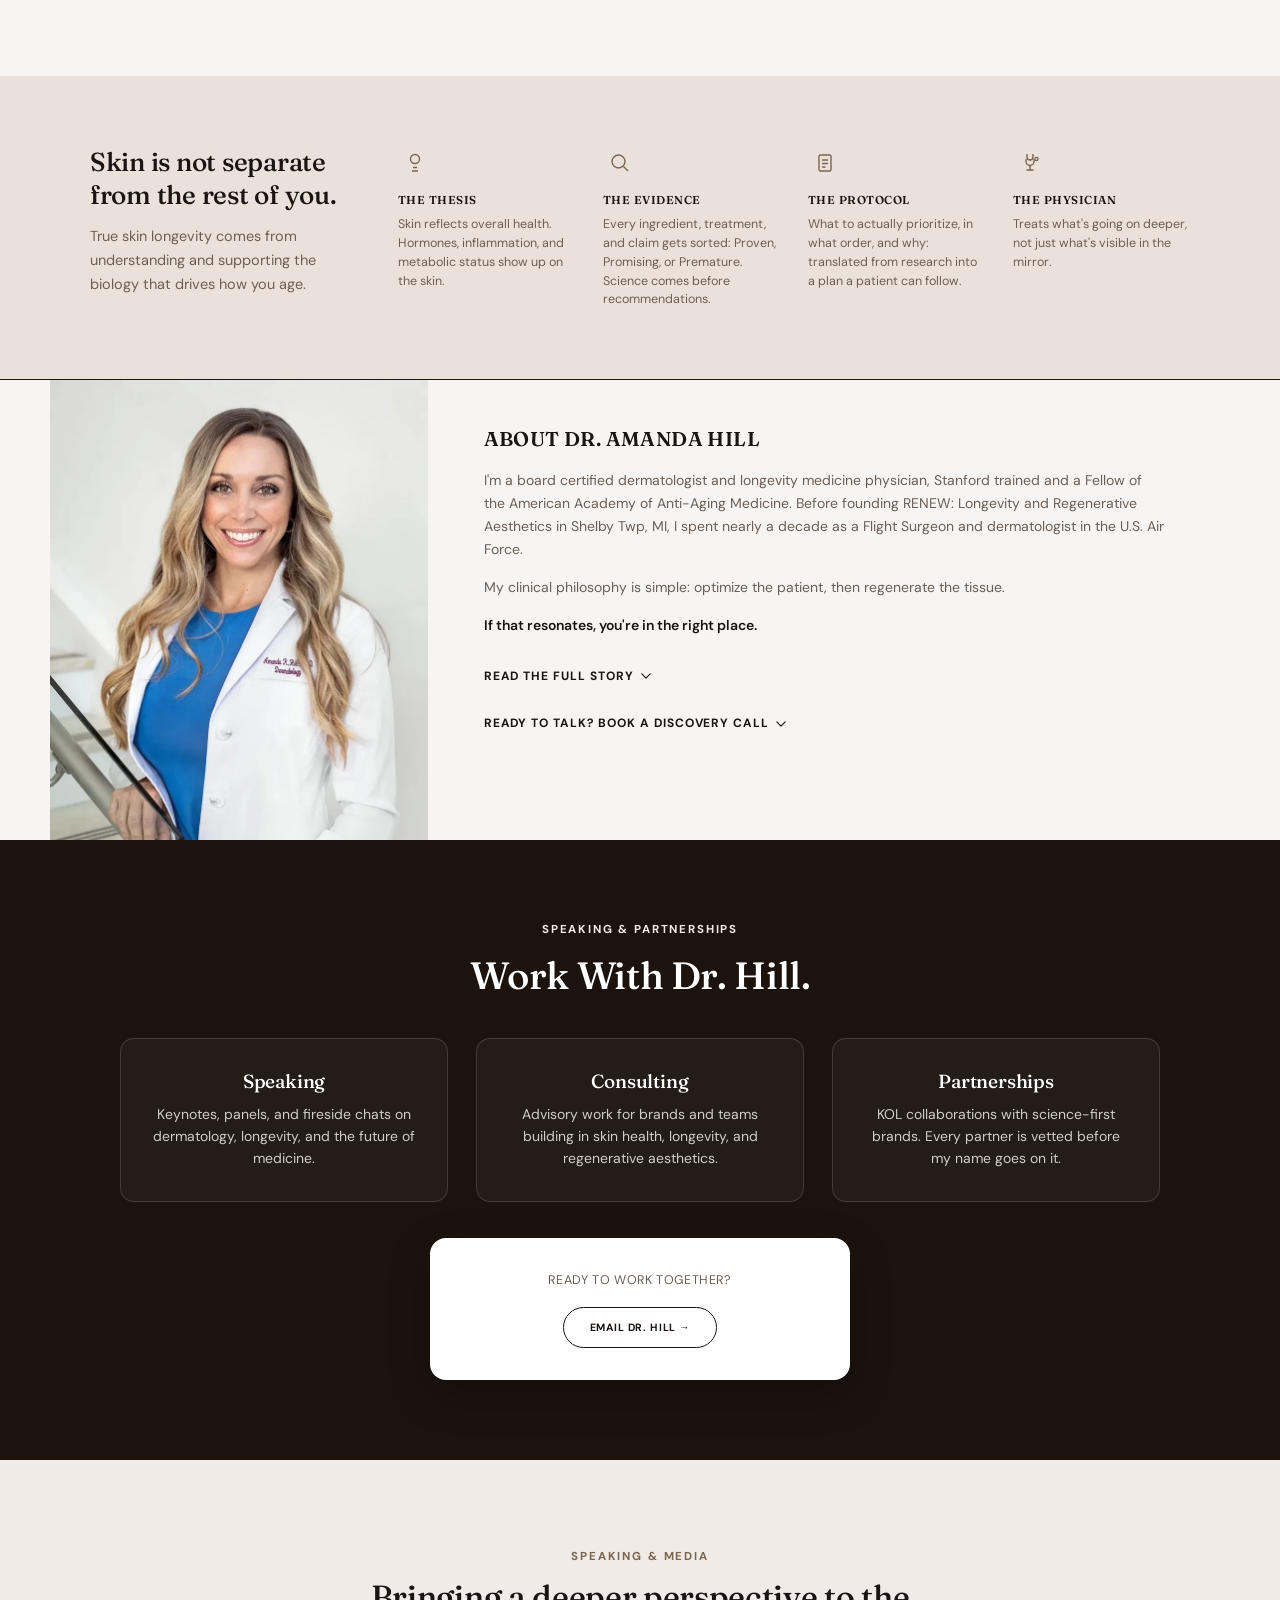
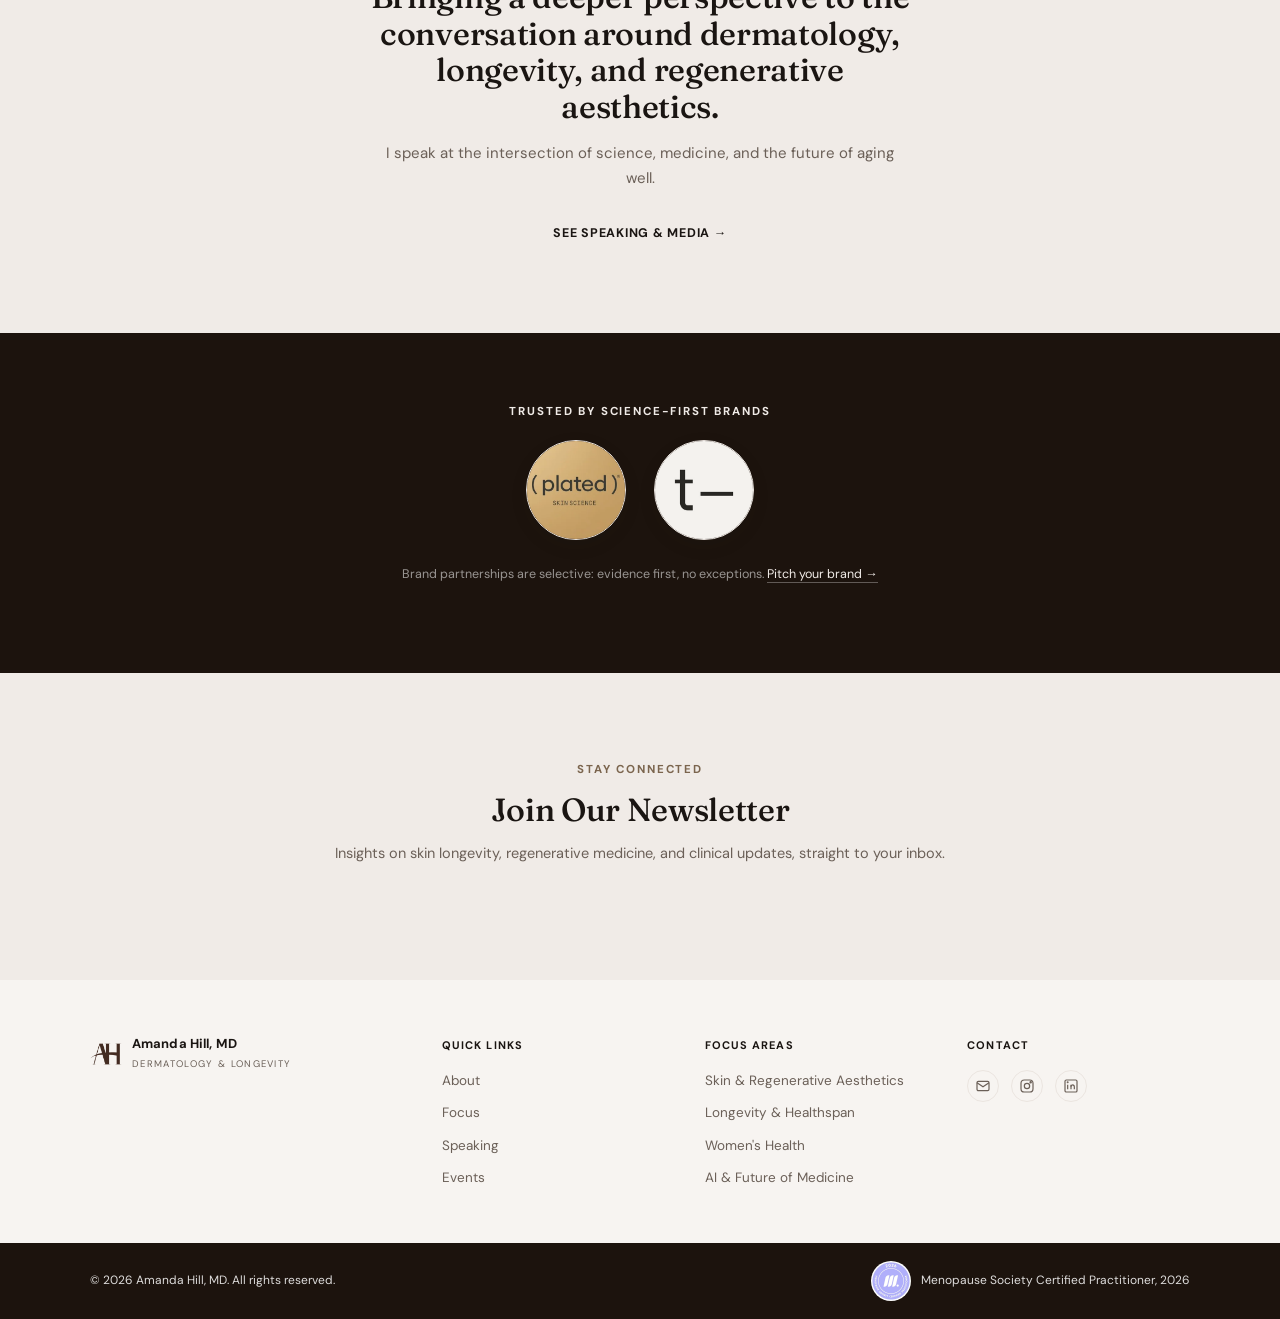
==== commit 88346ddd: "Give patient CTA its own section; remove it from the Speaking/Partnerships CTA box" ====
--- a/index.html
+++ b/index.html
@@ -81,6 +81,27 @@
   </div>
 </section>
 
+<section class="paths" id="paths">
+  <div class="wrap">
+    <div class="paths-head">
+      <div class="eyebrow">Get Started</div>
+      <h2>Two Ways to Work With Me</h2>
+    </div>
+    <div class="paths-grid">
+      <div class="path-card">
+        <h3>Become a Patient</h3>
+        <p>Start your RENEW journey &mdash; skin longevity and regenerative aesthetics care grounded in your biology.</p>
+        <a href="/book/" class="btn btn-mocha-soft">See Dr. Hill as a Patient &rarr;</a>
+      </div>
+      <div class="path-card">
+        <h3>Work With Me Professionally</h3>
+        <p>Speaking engagements, advisory work, and brand partnerships in dermatology and longevity medicine.</p>
+        <a href="mailto:dr.hill@amandahillmd.com?subject=Speaking%2C%20Consulting%20%26%20Partnership%20Inquiry" class="btn btn-mocha">Partner With Dr. Hill &rarr;</a>
+      </div>
+    </div>
+  </div>
+</section>
+
 <section class="credibility">
   <div class="wrap credibility-wrap">
     <div class="credibility-featured">As Featured In <a href="https://www.cnn.com/cnn-underscored/beauty/exosomes-skin-care" target="_blank" rel="noopener"><strong>CNN Underscored</strong></a></div>
@@ -178,15 +199,9 @@
         <p>KOL collaborations with science-first brands. Every partner is vetted before my name goes on it.</p>
       </div>
     </div>
-    <div class="work-cta-dual">
-      <div class="work-cta-box">
-        <p class="work-cta-box-label">Looking to work together professionally?</p>
-        <a href="mailto:dr.hill@amandahillmd.com?subject=Speaking%2C%20Consulting%20%26%20Partnership%20Inquiry" class="btn btn-pill">Email Dr. Hill &rarr;</a>
-      </div>
-      <div class="work-cta-box">
-        <p class="work-cta-box-label">Looking to become a patient?</p>
-        <a href="/book/" class="btn btn-mocha-soft">See Dr. Hill as a Patient &rarr;</a>
-      </div>
+    <div class="work-cta-box">
+      <p class="work-cta-box-label">Ready to work together?</p>
+      <a href="mailto:dr.hill@amandahillmd.com?subject=Speaking%2C%20Consulting%20%26%20Partnership%20Inquiry" class="btn btn-pill">Email Dr. Hill &rarr;</a>
     </div>
   </div>
 </section>
--- a/css/style.css
+++ b/css/style.css
@@ -54,6 +54,17 @@
 
 /* CREDIBILITY STRIP */
 .credibility{background:var(--cream);border-bottom:1px solid var(--circle);padding:22px 0;}
+.paths{padding:56px 0 64px;background:var(--offwhite);}
+.paths-head{text-align:center;margin-bottom:36px;}
+.paths-head .eyebrow{display:block;margin-bottom:10px;}
+.paths-head h2{font-size:clamp(24px,3vw,32px);}
+.paths-grid{display:grid;grid-template-columns:1fr 1fr;gap:24px;max-width:860px;margin:0 auto;}
+.path-card{background:var(--white);border-radius:16px;padding:36px 32px;text-align:center;box-shadow:0 10px 32px rgba(26,21,18,0.06);border:1px solid var(--circle);}
+.path-card h3{font-size:19px;margin-bottom:10px;}
+.path-card p{color:var(--ink-soft);font-size:14px;margin-bottom:22px;line-height:1.55;}
+.path-card .btn{width:100%;box-sizing:border-box;}
+@media(max-width:700px){ .paths-grid{grid-template-columns:1fr;max-width:380px;} }
+
 .credibility-wrap{display:flex;align-items:center;justify-content:center;flex-wrap:wrap;gap:14px 32px;text-align:center;}
 .credibility-featured{display:flex;align-items:center;gap:10px;font-family:'DM Sans',sans-serif;font-size:11.5px;letter-spacing:0.1em;text-transform:uppercase;color:var(--ink-soft);}
 .credibility-featured strong{font-family:'Fraunces',serif;font-weight:600;font-size:15px;letter-spacing:0;text-transform:none;color:var(--ink);}
